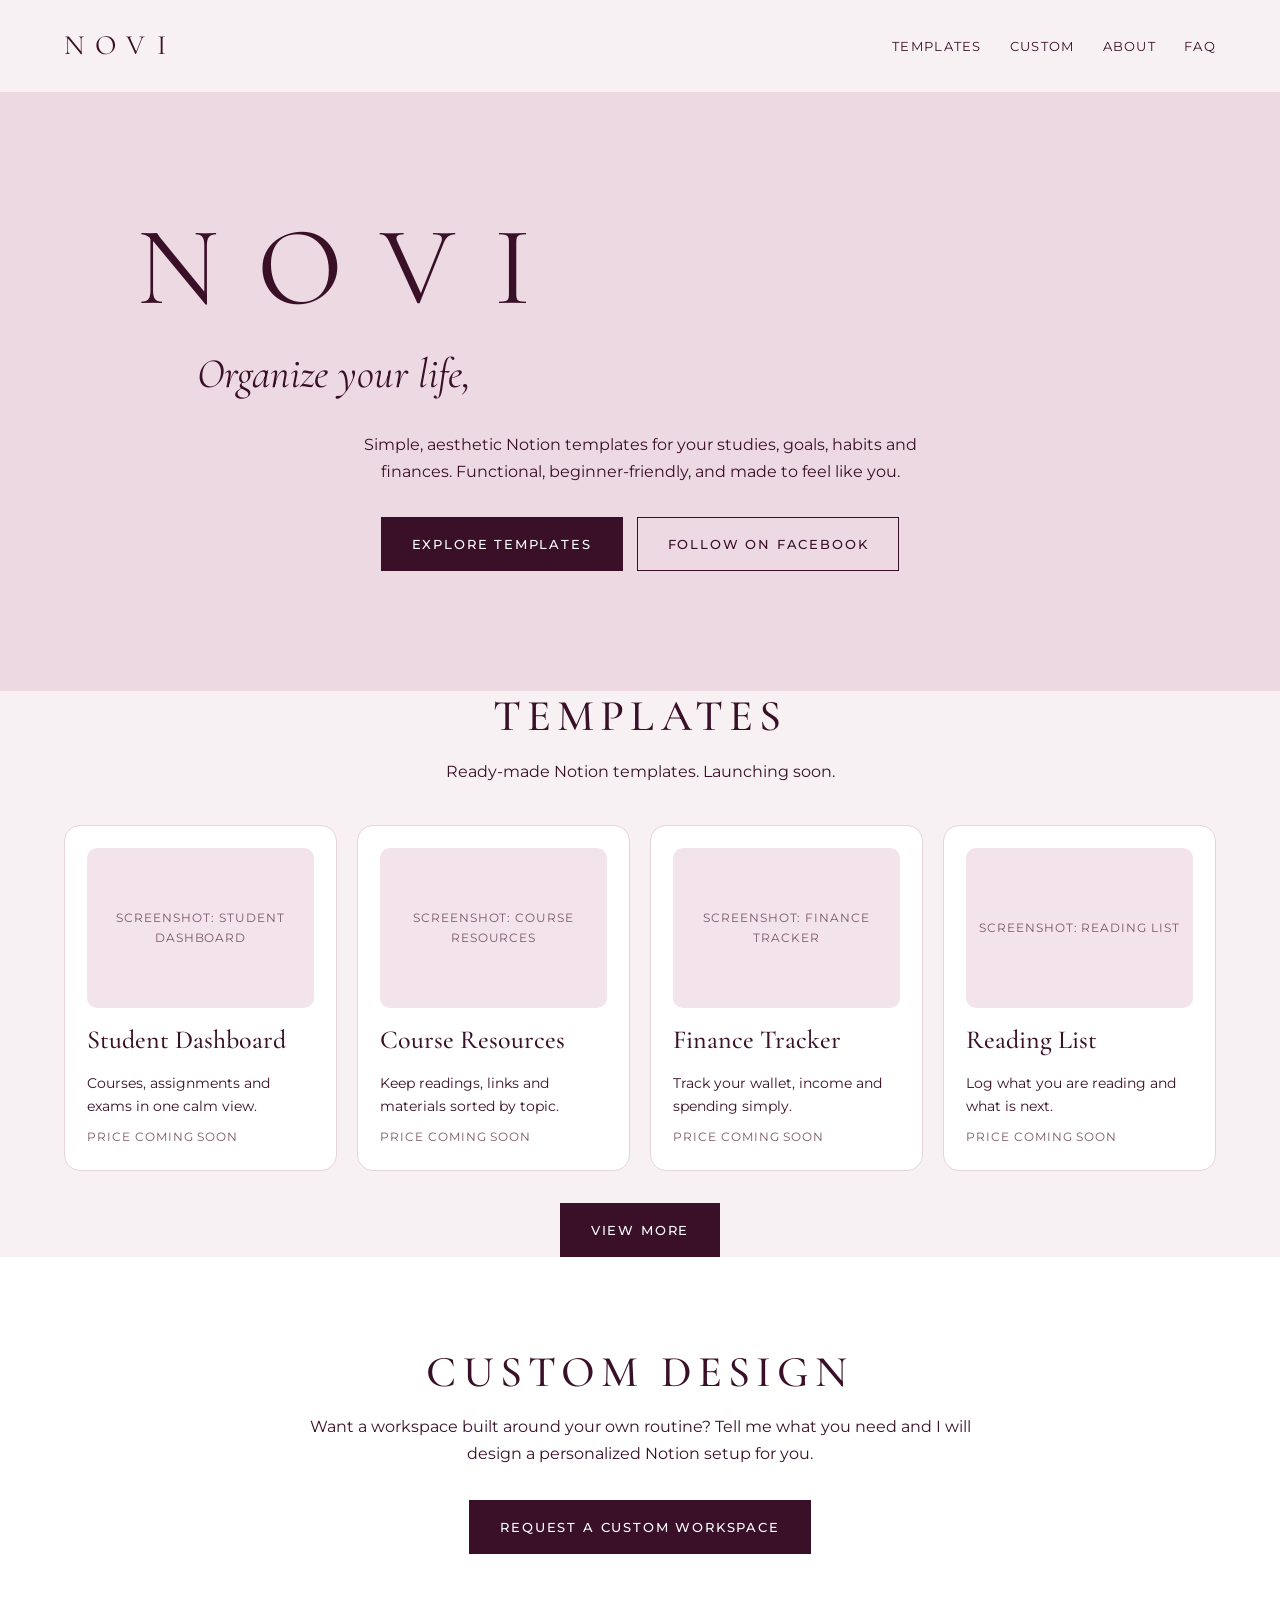
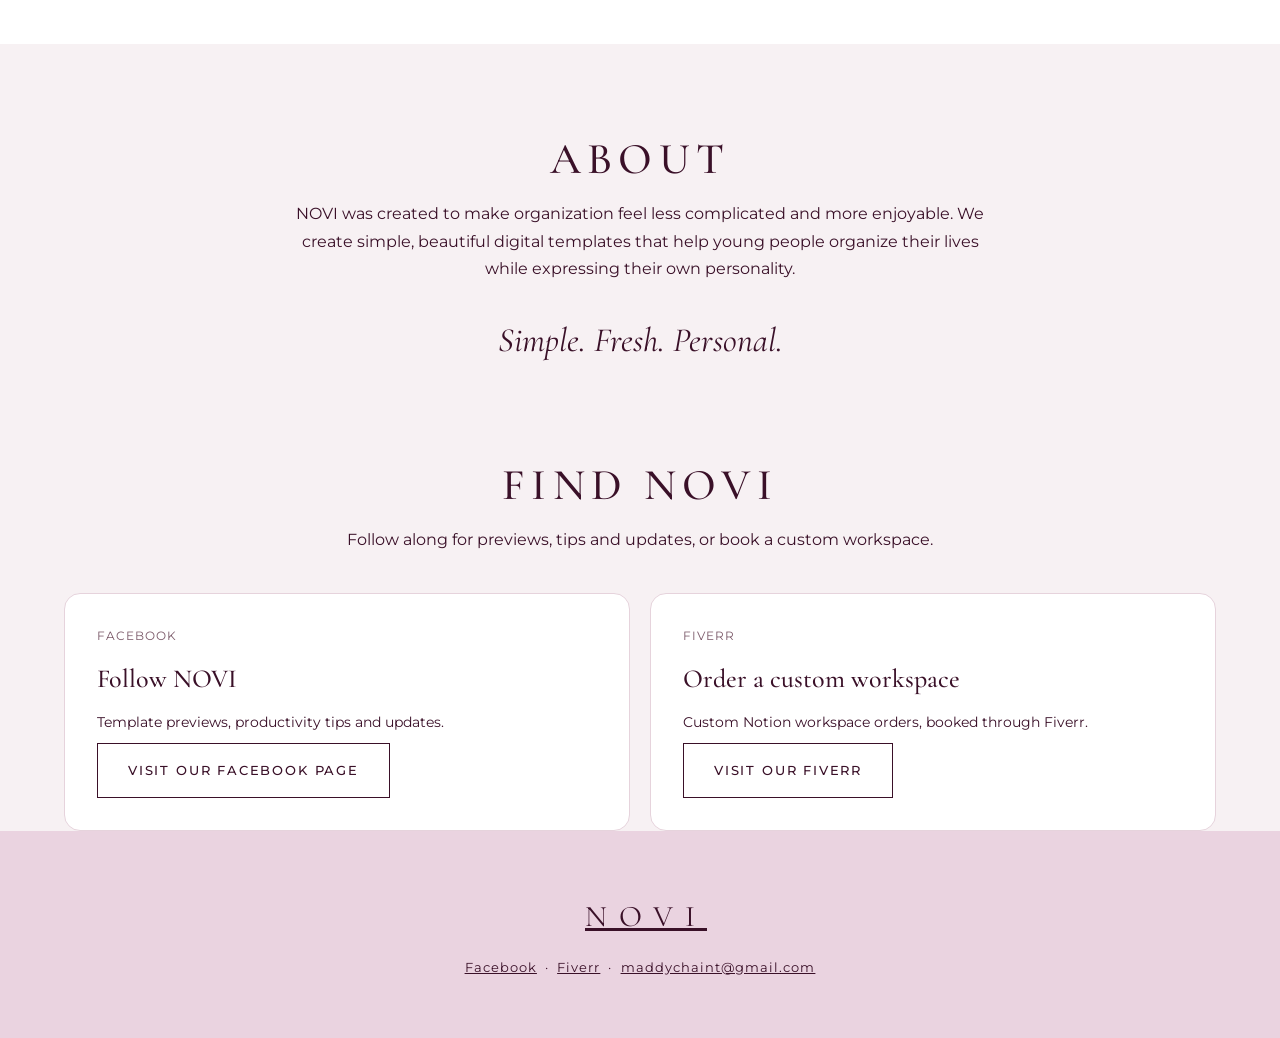
==== index.html @ 4ae0f012 "Add files via upload" ====
<!doctype html>
<html lang="en"><head><meta charset="utf-8"><meta name="viewport" content="width=device-width,initial-scale=1">
<title>NOVI | Organize your life</title><meta name="description" content="Simple, aesthetic Notion templates for students and young professionals.">
<link rel="icon" href="data:image/svg+xml,%3Csvg xmlns='http://www.w3.org/2000/svg' viewBox='0 0 100 100'%3E%3Ctext y='.9em' font-size='90'%3E%F0%9F%8C%B7%3C/text%3E%3C/svg%3E">
<link rel="preconnect" href="https://fonts.googleapis.com"><link rel="preconnect" href="https://fonts.gstatic.com" crossorigin>
<link href="https://fonts.googleapis.com/css2?family=Cormorant+Garamond:ital,wght@0,400;0,500;1,400&family=Montserrat:wght@400;500;600&display=swap" rel="stylesheet">
<link rel="stylesheet" href="style.css"></head><body>
<nav><div class="wrap"><a class="logo" href="index.html">NOVI</a><div class="links"><a href="templates.html">Templates</a><a href="custom.html">Custom</a><a href="about.html">About</a><a href="faq.html">FAQ</a></div></div></nav>

<header class="band hero"><p class="big">NOVI</p><p class="tag">Organize your life,</p><p>Simple, aesthetic Notion templates for your studies, goals, habits and finances. Functional, beginner-friendly, and made to feel like you.</p>
<div class="btns"><a class="btn" href="templates.html">Explore templates</a><a class="btn alt" href="https://www.facebook.com/profile.php?id=61594375498260" target="_blank" rel="noopener">Follow on Facebook</a></div></header>
<section class="wrap"><h2 style="text-align:center">Templates</h2><p class="sub">Ready-made Notion templates. Launching soon.</p><div class="grid g4"><div class="card"><div class="shot"><img src="images/student-dashboard.png" alt="Student Dashboard template preview" onerror="this.remove()">Screenshot: Student Dashboard</div><h3>Student Dashboard</h3><p>Courses, assignments and exams in one calm view.</p><div class="price">Price coming soon</div></div><div class="card"><div class="shot"><img src="images/course-resources.png" alt="Course Resources template preview" onerror="this.remove()">Screenshot: Course Resources</div><h3>Course Resources</h3><p>Keep readings, links and materials sorted by topic.</p><div class="price">Price coming soon</div></div><div class="card"><div class="shot"><img src="images/finance-tracker.png" alt="Finance Tracker template preview" onerror="this.remove()">Screenshot: Finance Tracker</div><h3>Finance Tracker</h3><p>Track your wallet, income and spending simply.</p><div class="price">Price coming soon</div></div><div class="card"><div class="shot"><img src="images/reading-list.png" alt="Reading List template preview" onerror="this.remove()">Screenshot: Reading List</div><h3>Reading List</h3><p>Log what you are reading and what is next.</p><div class="price">Price coming soon</div></div></div><div class="btns"><a class="btn" href="templates.html">View more</a></div></section>
<section class="white"><div class="wrap narrow"><h2>Custom Design</h2><p>Want a workspace built around your own routine? Tell me what you need and I will design a personalized Notion setup for you.</p><div class="btns"><a class="btn" href="mailto:maddychaint@gmail.com?subject=NOVI%20custom%20workspace">Request a custom workspace</a></div></div></section>
<section><div class="wrap narrow"><h2>About</h2><p>NOVI was created to make organization feel less complicated and more enjoyable. We create simple, beautiful digital templates that help young people organize their lives while expressing their own personality.</p><p class="quote">Simple. Fresh. Personal.</p></div></section>
<section class="wrap"><h2 style="text-align:center">Find NOVI</h2><p class="sub">Follow along for previews, tips and updates, or book a custom workspace.</p>
<div class="grid g2"><div class="card" style="padding:32px"><span class="price">Facebook</span><h3>Follow NOVI</h3><p>Template previews, productivity tips and updates.</p><div><a class="btn alt" href="https://www.facebook.com/profile.php?id=61594375498260" target="_blank" rel="noopener">Visit our Facebook page</a></div></div>
<div class="card" style="padding:32px"><span class="price">Fiverr</span><h3>Order a custom workspace</h3><p>Custom Notion workspace orders, booked through Fiverr.</p><div><a class="btn alt" href="https://www.fiverr.com/s/L332r8p" target="_blank" rel="noopener">Visit our Fiverr</a></div></div></div></section>
<footer><a class="logo" href="index.html">NOVI</a><p><a href="https://www.facebook.com/profile.php?id=61594375498260" target="_blank" rel="noopener">Facebook</a> &nbsp;·&nbsp; <a href="https://www.fiverr.com/s/L332r8p" target="_blank" rel="noopener">Fiverr</a> &nbsp;·&nbsp; <a href="mailto:maddychaint@gmail.com">maddychaint@gmail.com</a></p></footer>
</body></html>
---- style.css ----
:root{--plum:#3A1028;--mauve:#EAD3E0;--blush:#F7F1F3;--line:#E6D3DC;--mute:#7A5868;--soft:#F3E3EA}
*{box-sizing:border-box}
body{margin:0;font-family:Montserrat,system-ui,sans-serif;color:var(--plum);background:var(--blush);line-height:1.7;font-size:16px}
a{color:inherit;text-decoration:none}
a:focus-visible,summary:focus-visible{outline:2px solid var(--plum);outline-offset:3px}
.wrap{max-width:1200px;margin:0 auto;padding:0 24px}
.narrow{max-width:760px;margin:0 auto;text-align:center}
nav .wrap{display:flex;justify-content:space-between;align-items:center;flex-wrap:wrap;gap:12px;padding-top:22px;padding-bottom:22px}
.logo{font-family:'Cormorant Garamond',serif;font-size:28px;letter-spacing:.4em}
.links{display:flex;gap:28px;flex-wrap:wrap;font-size:13px;letter-spacing:.1em;text-transform:uppercase}
.links a:hover{opacity:.6}.links a[aria-current]{font-weight:600}
h1,h2{font-family:'Cormorant Garamond',serif;font-weight:500;letter-spacing:.14em;text-transform:uppercase;margin:0 0 16px;line-height:1.15}
h1{font-size:clamp(40px,6vw,56px)}h2{font-size:clamp(30px,4vw,44px)}
h3{font-family:'Cormorant Garamond',serif;font-weight:500;font-size:26px;margin:0}
.band{background:#EDD9E2;text-align:center;padding:90px 24px}
.band p{max-width:620px;margin:0 auto}
.hero{padding:120px 24px}
.hero .big{font-family:'Cormorant Garamond',serif;font-size:clamp(64px,13vw,112px);letter-spacing:.35em;padding-left:.35em;line-height:1;margin:0}
.hero .tag{font-family:'Cormorant Garamond',serif;font-style:italic;font-size:clamp(28px,4vw,42px);margin:14px 0 22px}
section{padding:90px 0}.white{background:#fff}
.btns{display:flex;gap:14px;justify-content:center;flex-wrap:wrap;margin-top:32px}
.btn{display:inline-block;padding:15px 30px;font-size:13px;letter-spacing:.14em;text-transform:uppercase;font-weight:500;background:var(--plum);color:#fff;border:1px solid var(--plum)}
.btn.alt{background:transparent;color:var(--plum)}.btn:hover{opacity:.85}
.sub{text-align:center;margin:0 0 40px}
.grid{display:grid;gap:20px}.g4{grid-template-columns:repeat(4,1fr)}.g2{grid-template-columns:repeat(2,1fr)}.g3{grid-template-columns:repeat(3,1fr)}
.card{background:#fff;border:1px solid var(--line);border-radius:16px;padding:22px;display:flex;flex-direction:column;gap:10px}
.card p{margin:0;font-size:14px;line-height:1.6}
.shot{position:relative;height:160px;border-radius:10px;background:var(--soft);display:flex;align-items:center;justify-content:center;text-align:center;padding:10px;font-size:12px;letter-spacing:.08em;text-transform:uppercase;color:var(--mute);overflow:hidden}
.g2 .shot{height:280px}
.shot img{position:absolute;inset:0;width:100%;height:100%;object-fit:cover}
.price{font-size:12px;letter-spacing:.08em;text-transform:uppercase;color:var(--mute)}
.step{background:var(--blush);border-radius:16px;padding:28px}
.step b{display:block;font-size:18px;margin:6px 0}
.step span{font-family:'Cormorant Garamond',serif;font-size:44px;color:var(--mute);line-height:1}
.tiles{display:grid;grid-template-columns:1fr 1fr;gap:24px;margin:34px 0}
.tile{background:var(--blush);border-radius:16px;padding:34px 20px}
.tile b{display:block;font-family:'Cormorant Garamond',serif;font-weight:400;font-size:56px;letter-spacing:.2em;padding-left:.2em;line-height:1.2}
.tile span{font-size:13px;letter-spacing:.1em;text-transform:uppercase;font-weight:500}
.quote{font-family:'Cormorant Garamond',serif;font-style:italic;font-size:34px;margin:30px 0 0}
details{border-bottom:1px solid var(--line);padding:22px 0;text-align:left}
summary{cursor:pointer;font-weight:600;font-size:17px;list-style:none;display:flex;justify-content:space-between;gap:16px}
summary::-webkit-details-marker{display:none}summary::after{content:"+";font-size:22px;line-height:1}
details[open] summary::after{content:"\2013"}
details p{margin:12px 0 0;font-size:15px;line-height:1.7}
footer{background:#EAD3E0;text-align:center;padding:60px 24px}
footer .logo{display:block;font-size:30px;margin-bottom:14px;padding-left:.4em}
footer p{margin:0;font-size:13px;letter-spacing:.08em}footer a{text-decoration:underline}
@media(max-width:900px){.g4{grid-template-columns:repeat(2,1fr)}.g3{grid-template-columns:1fr}}
@media(max-width:600px){.g4,.g2,.tiles{grid-template-columns:1fr}.links{gap:18px}section{padding:64px 0}.hero{padding:80px 24px}}
@media(prefers-reduced-motion:no-preference){.btn{transition:opacity .2s}}
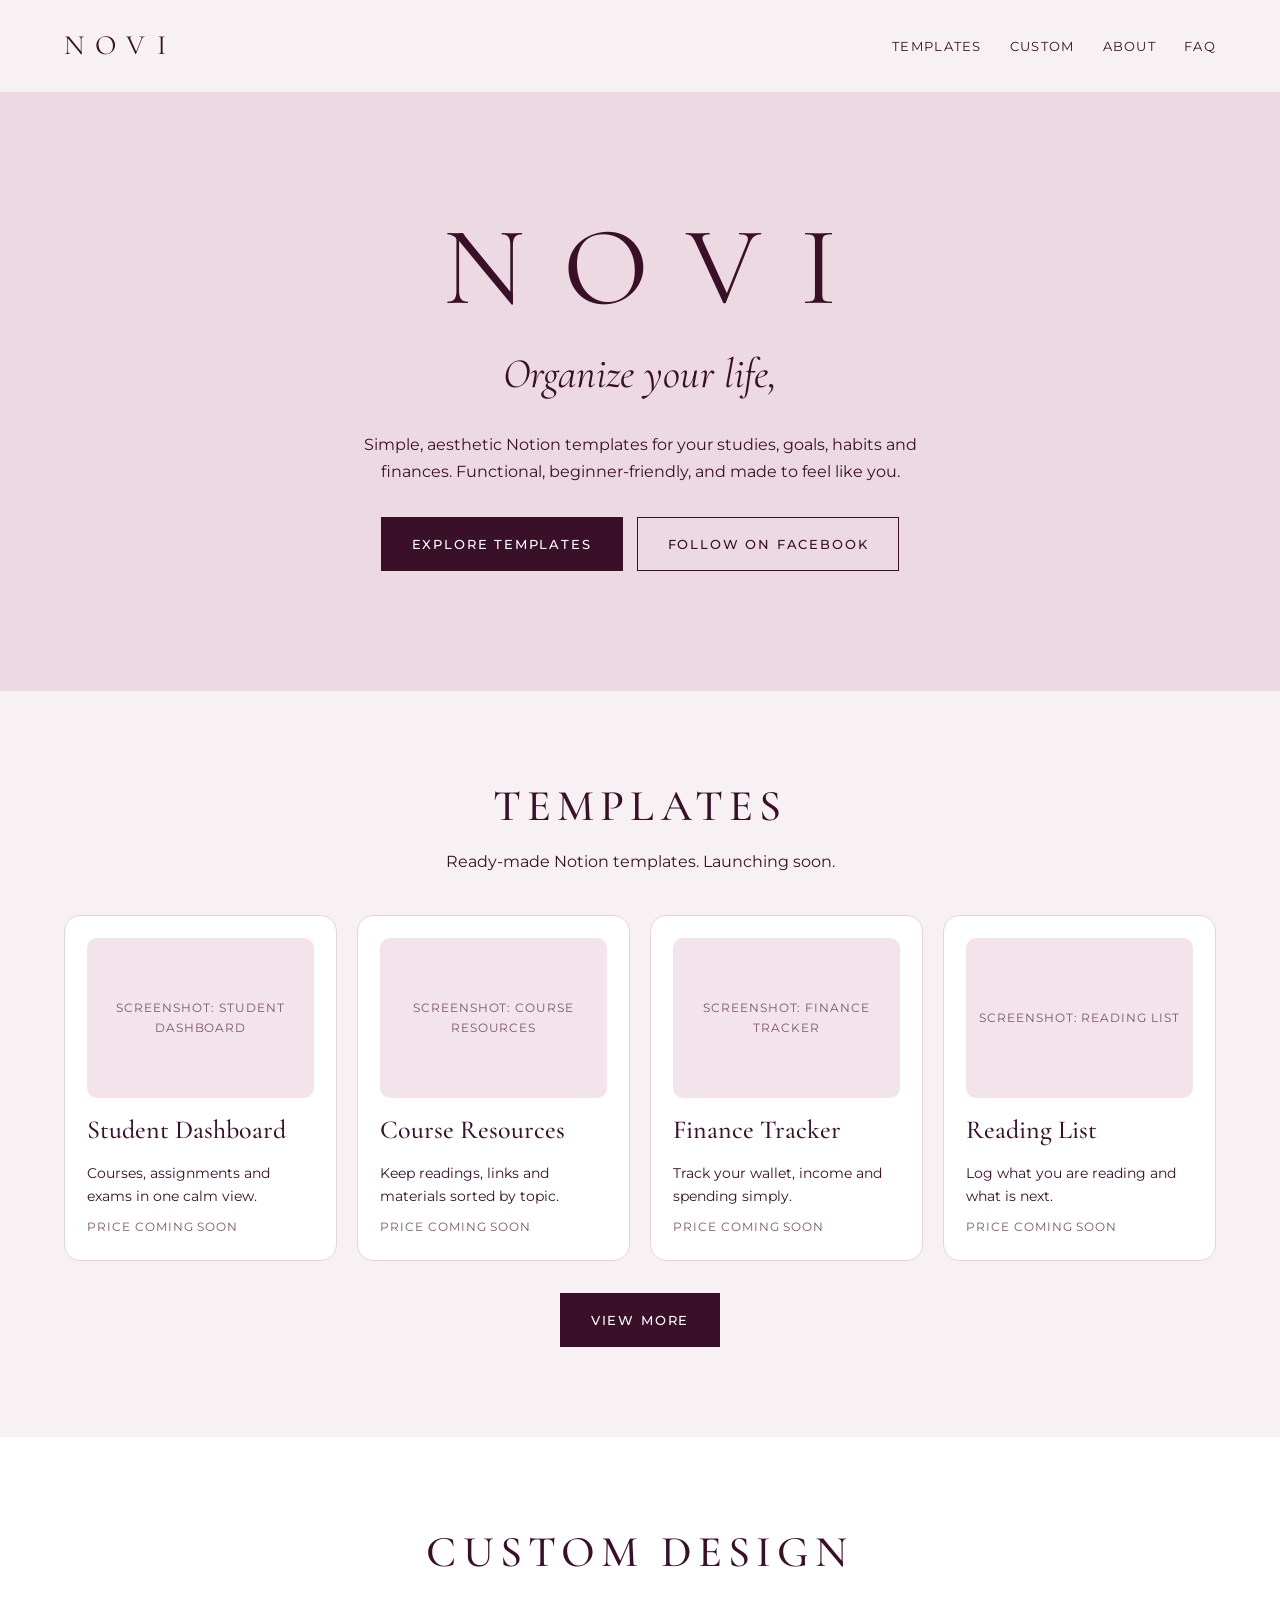
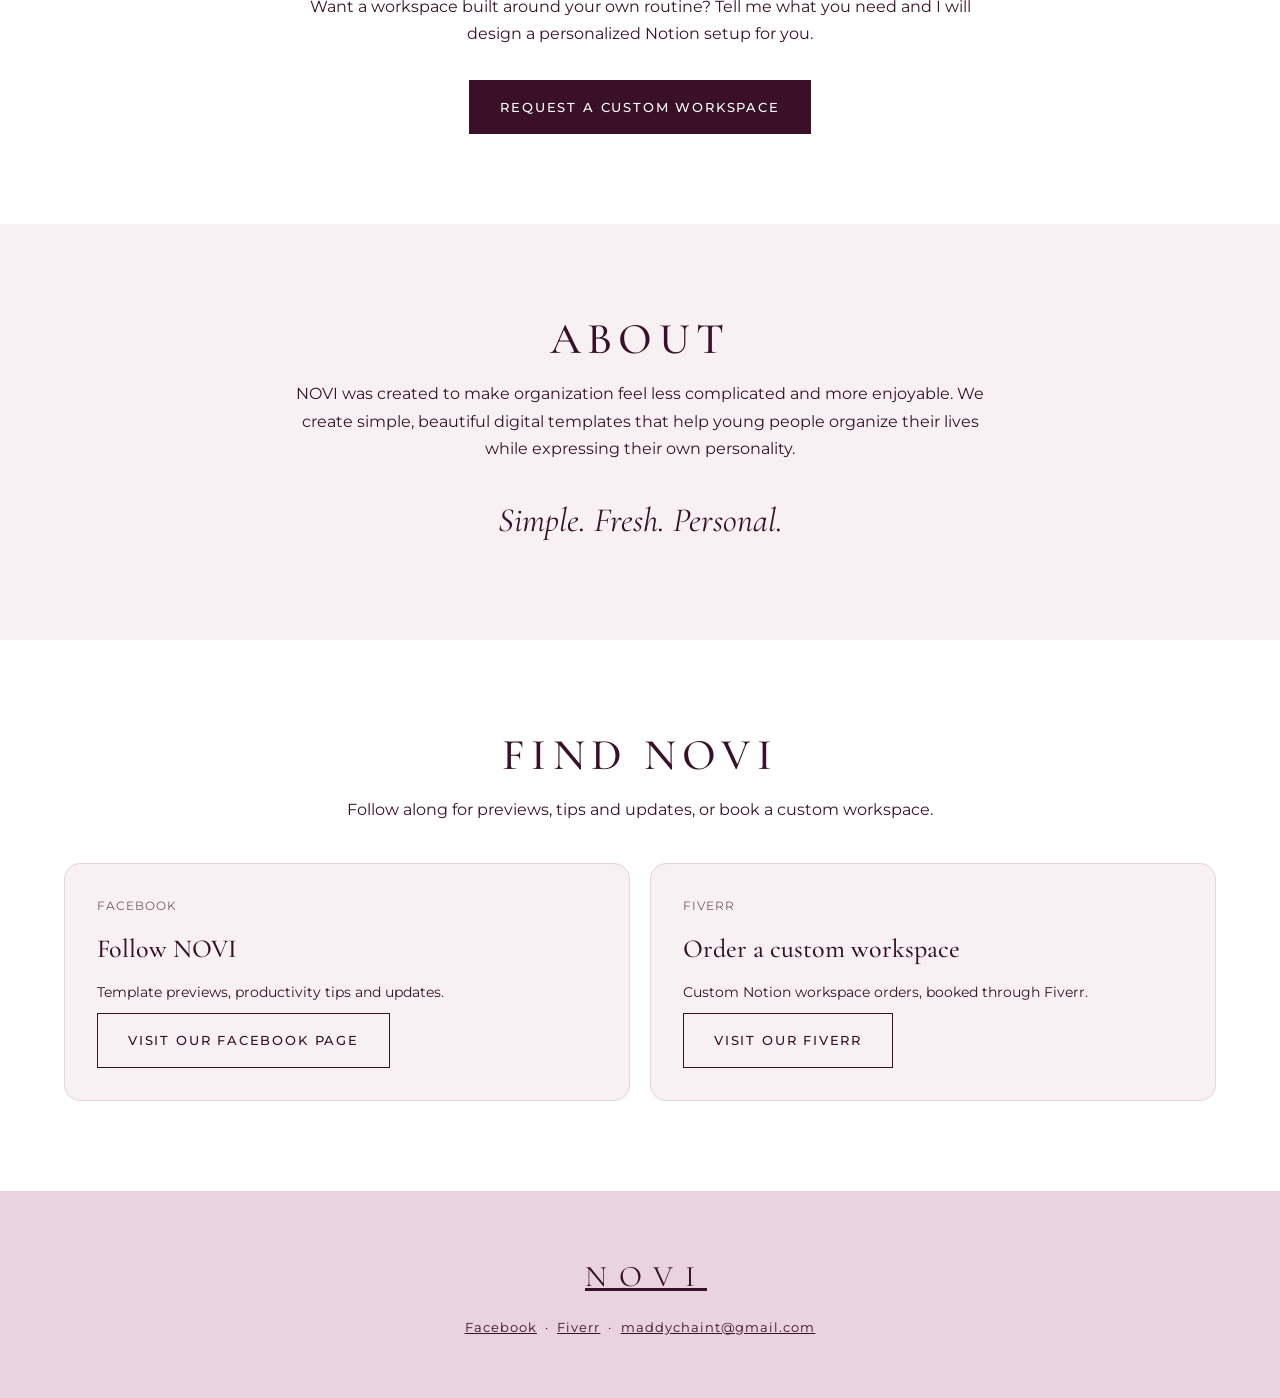
==== commit 6741f70a: "Add files via upload" ====
--- a/index.html
+++ b/index.html
@@ -4,7 +4,8 @@
 <link rel="icon" href="data:image/svg+xml,%3Csvg xmlns='http://www.w3.org/2000/svg' viewBox='0 0 100 100'%3E%3Ctext y='.9em' font-size='90'%3E%F0%9F%8C%B7%3C/text%3E%3C/svg%3E">
 <link rel="preconnect" href="https://fonts.googleapis.com"><link rel="preconnect" href="https://fonts.gstatic.com" crossorigin>
 <link href="https://fonts.googleapis.com/css2?family=Cormorant+Garamond:ital,wght@0,400;0,500;1,400&family=Montserrat:wght@400;500;600&display=swap" rel="stylesheet">
-<link rel="stylesheet" href="style.css"></head><body>
+<link rel="stylesheet" href="style.css"><style>.find .card{background:var(--blush)}</style>
+</head><body>
 <nav><div class="wrap"><a class="logo" href="index.html">NOVI</a><div class="links"><a href="templates.html">Templates</a><a href="custom.html">Custom</a><a href="about.html">About</a><a href="faq.html">FAQ</a></div></div></nav>
 
 <header class="band hero"><p class="big">NOVI</p><p class="tag">Organize your life,</p><p>Simple, aesthetic Notion templates for your studies, goals, habits and finances. Functional, beginner-friendly, and made to feel like you.</p>
@@ -12,8 +13,8 @@
 <section class="wrap"><h2 style="text-align:center">Templates</h2><p class="sub">Ready-made Notion templates. Launching soon.</p><div class="grid g4"><div class="card"><div class="shot"><img src="images/student-dashboard.png" alt="Student Dashboard template preview" onerror="this.remove()">Screenshot: Student Dashboard</div><h3>Student Dashboard</h3><p>Courses, assignments and exams in one calm view.</p><div class="price">Price coming soon</div></div><div class="card"><div class="shot"><img src="images/course-resources.png" alt="Course Resources template preview" onerror="this.remove()">Screenshot: Course Resources</div><h3>Course Resources</h3><p>Keep readings, links and materials sorted by topic.</p><div class="price">Price coming soon</div></div><div class="card"><div class="shot"><img src="images/finance-tracker.png" alt="Finance Tracker template preview" onerror="this.remove()">Screenshot: Finance Tracker</div><h3>Finance Tracker</h3><p>Track your wallet, income and spending simply.</p><div class="price">Price coming soon</div></div><div class="card"><div class="shot"><img src="images/reading-list.png" alt="Reading List template preview" onerror="this.remove()">Screenshot: Reading List</div><h3>Reading List</h3><p>Log what you are reading and what is next.</p><div class="price">Price coming soon</div></div></div><div class="btns"><a class="btn" href="templates.html">View more</a></div></section>
 <section class="white"><div class="wrap narrow"><h2>Custom Design</h2><p>Want a workspace built around your own routine? Tell me what you need and I will design a personalized Notion setup for you.</p><div class="btns"><a class="btn" href="mailto:maddychaint@gmail.com?subject=NOVI%20custom%20workspace">Request a custom workspace</a></div></div></section>
 <section><div class="wrap narrow"><h2>About</h2><p>NOVI was created to make organization feel less complicated and more enjoyable. We create simple, beautiful digital templates that help young people organize their lives while expressing their own personality.</p><p class="quote">Simple. Fresh. Personal.</p></div></section>
-<section class="wrap"><h2 style="text-align:center">Find NOVI</h2><p class="sub">Follow along for previews, tips and updates, or book a custom workspace.</p>
+<section class="white find"><div class="wrap"><h2 style="text-align:center">Find NOVI</h2><p class="sub">Follow along for previews, tips and updates, or book a custom workspace.</p>
 <div class="grid g2"><div class="card" style="padding:32px"><span class="price">Facebook</span><h3>Follow NOVI</h3><p>Template previews, productivity tips and updates.</p><div><a class="btn alt" href="https://www.facebook.com/profile.php?id=61594375498260" target="_blank" rel="noopener">Visit our Facebook page</a></div></div>
-<div class="card" style="padding:32px"><span class="price">Fiverr</span><h3>Order a custom workspace</h3><p>Custom Notion workspace orders, booked through Fiverr.</p><div><a class="btn alt" href="https://www.fiverr.com/s/L332r8p" target="_blank" rel="noopener">Visit our Fiverr</a></div></div></div></section>
+<div class="card" style="padding:32px"><span class="price">Fiverr</span><h3>Order a custom workspace</h3><p>Custom Notion workspace orders, booked through Fiverr.</p><div><a class="btn alt" href="https://www.fiverr.com/s/L332r8p" target="_blank" rel="noopener">Visit our Fiverr</a></div></div></div></div></section>
 <footer><a class="logo" href="index.html">NOVI</a><p><a href="https://www.facebook.com/profile.php?id=61594375498260" target="_blank" rel="noopener">Facebook</a> &nbsp;·&nbsp; <a href="https://www.fiverr.com/s/L332r8p" target="_blank" rel="noopener">Fiverr</a> &nbsp;·&nbsp; <a href="mailto:maddychaint@gmail.com">maddychaint@gmail.com</a></p></footer>
 </body></html>
--- a/style.css
+++ b/style.css
@@ -48,3 +48,6 @@
 @media(max-width:900px){.g4{grid-template-columns:repeat(2,1fr)}.g3{grid-template-columns:1fr}}
 @media(max-width:600px){.g4,.g2,.tiles{grid-template-columns:1fr}.links{gap:18px}section{padding:64px 0}.hero{padding:80px 24px}}
 @media(prefers-reduced-motion:no-preference){.btn{transition:opacity .2s}}
+
+.hero .big,.hero .tag{max-width:none;margin-left:auto;margin-right:auto}
+section.wrap{padding-top:90px;padding-bottom:90px}
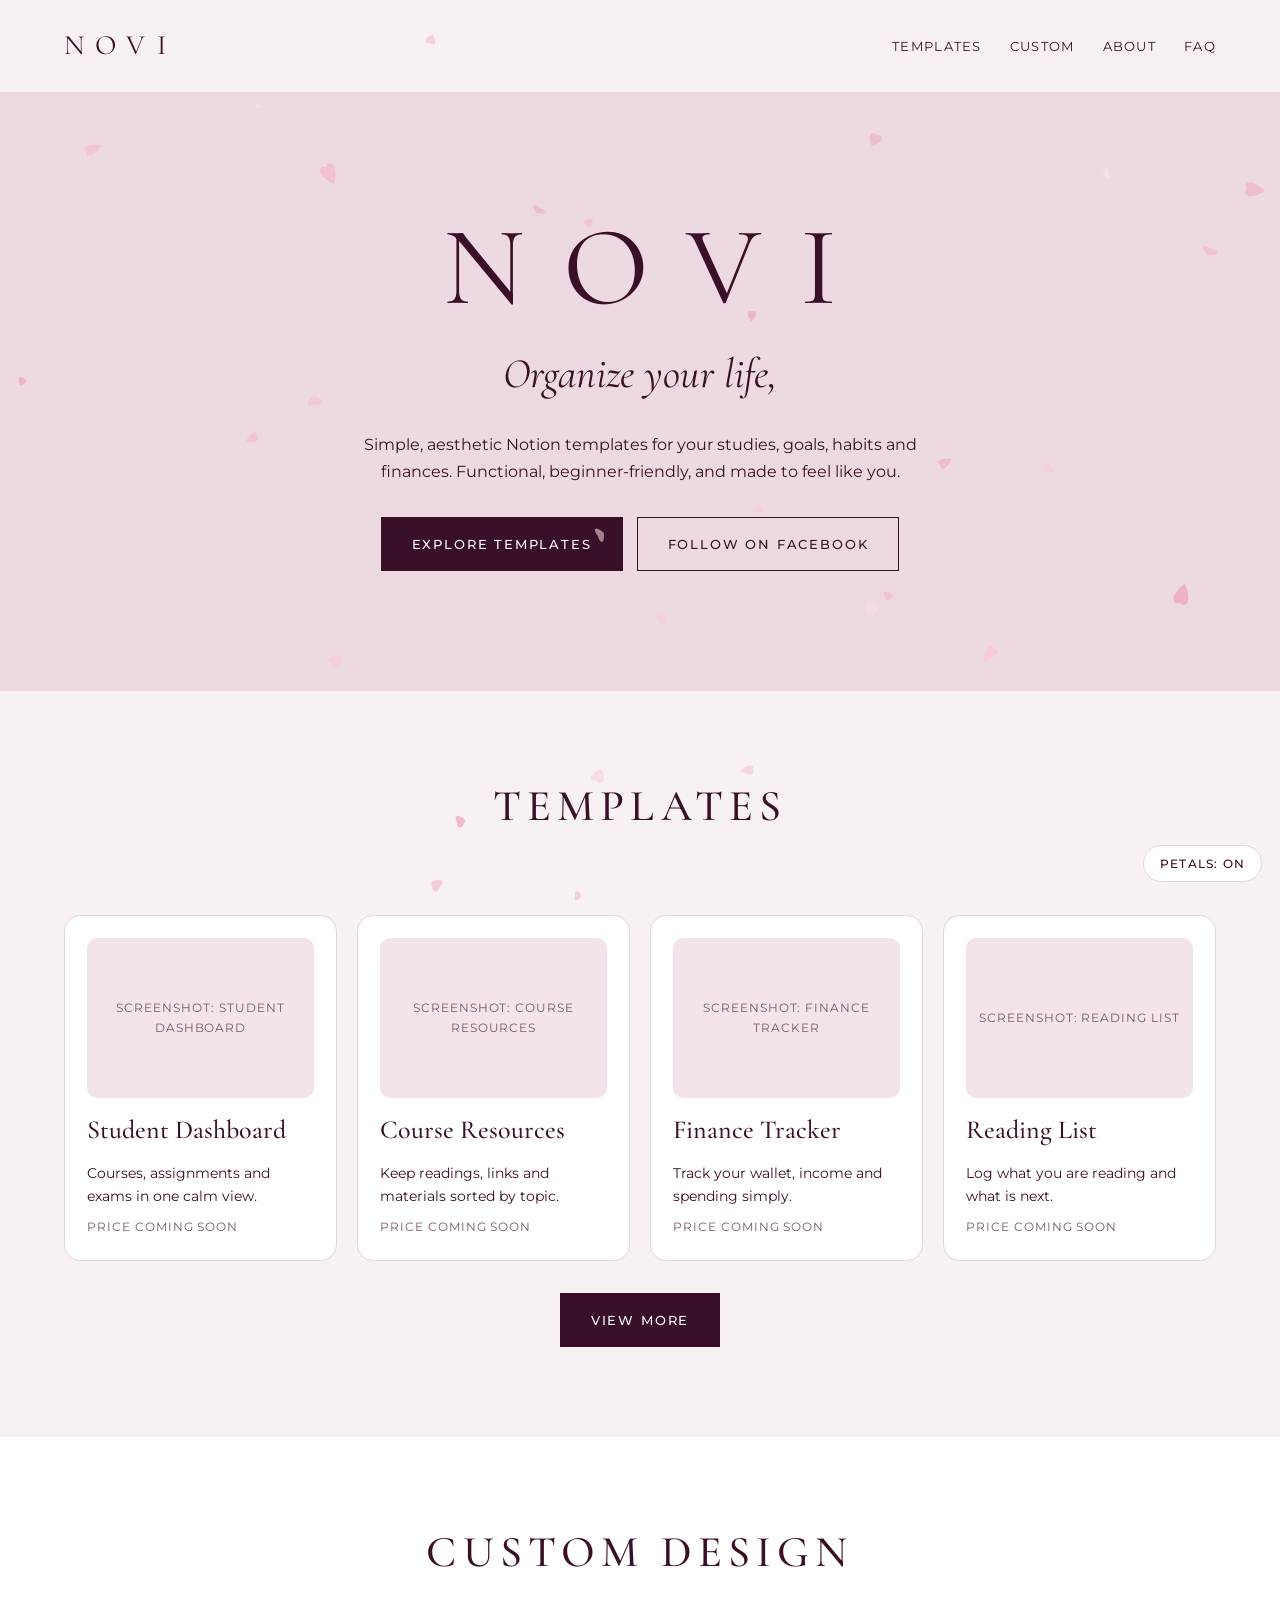
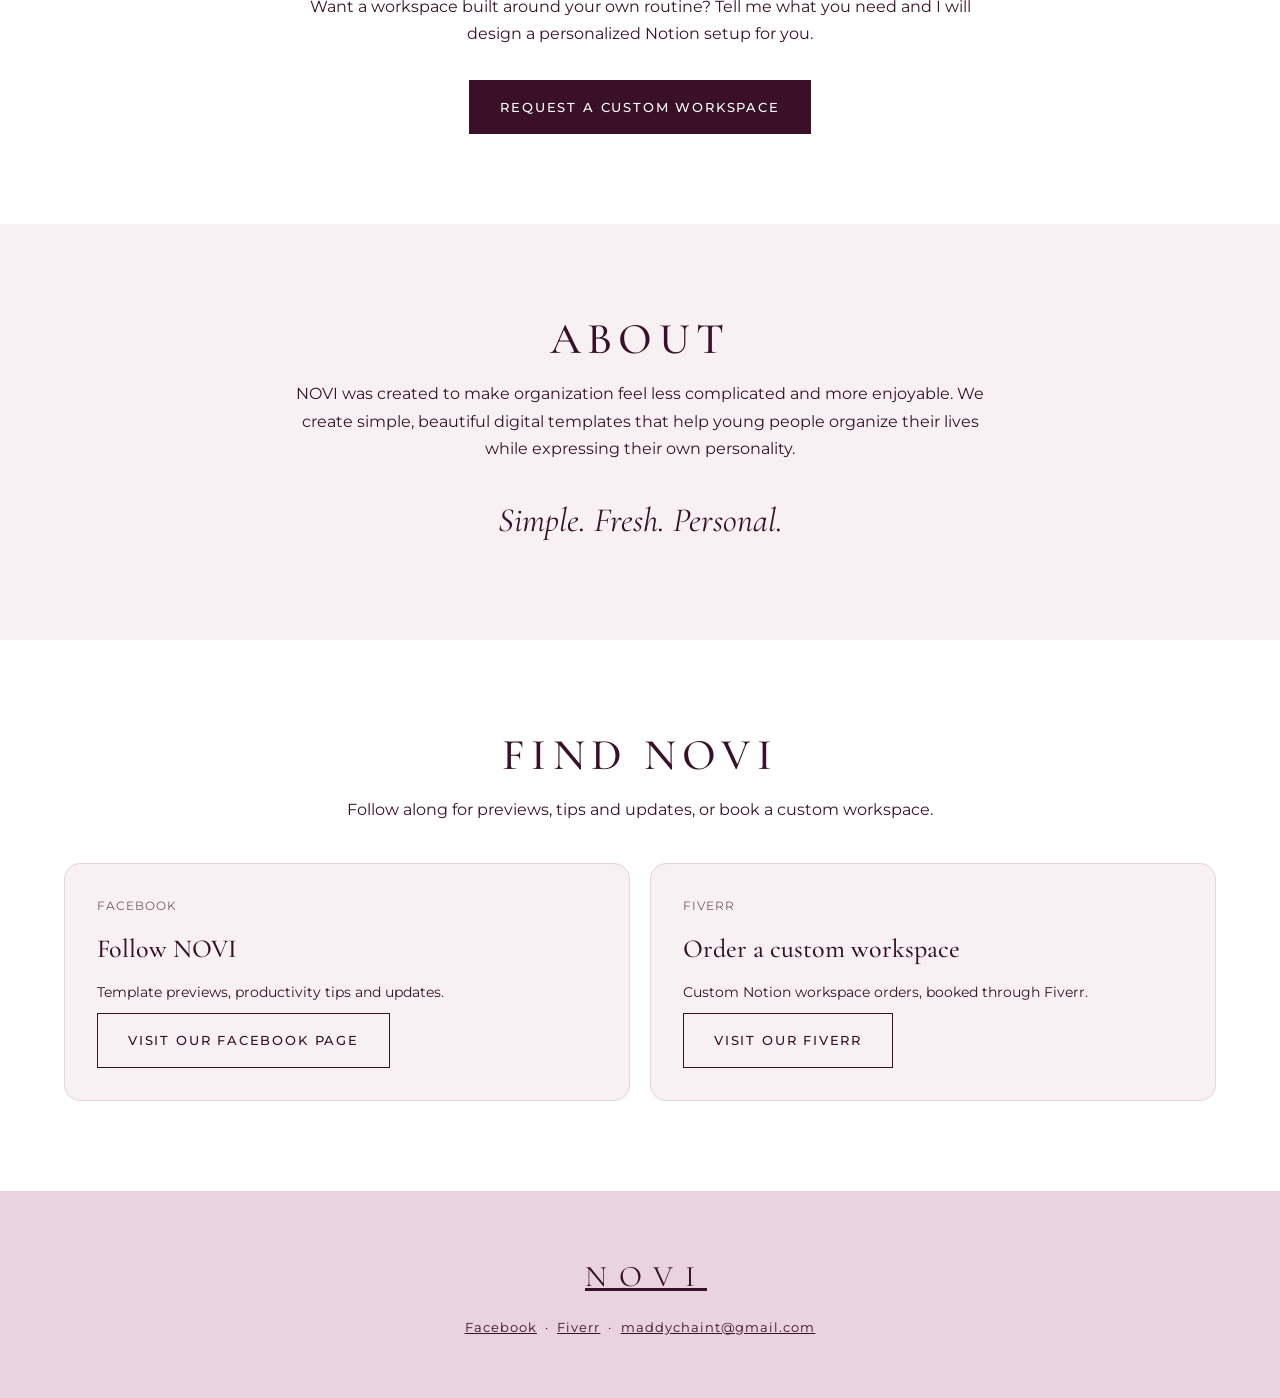
==== commit ae226a0e: "Rename index (1).html to index.html" ====
--- a/index.html
+++ b/index.html
@@ -4,7 +4,21 @@
 <link rel="icon" href="data:image/svg+xml,%3Csvg xmlns='http://www.w3.org/2000/svg' viewBox='0 0 100 100'%3E%3Ctext y='.9em' font-size='90'%3E%F0%9F%8C%B7%3C/text%3E%3C/svg%3E">
 <link rel="preconnect" href="https://fonts.googleapis.com"><link rel="preconnect" href="https://fonts.gstatic.com" crossorigin>
 <link href="https://fonts.googleapis.com/css2?family=Cormorant+Garamond:ital,wght@0,400;0,500;1,400&family=Montserrat:wght@400;500;600&display=swap" rel="stylesheet">
-<link rel="stylesheet" href="style.css"><style>.find .card{background:var(--blush)}</style>
+<link rel="stylesheet" href="style.css"><style>.find .card{background:var(--blush)}
+#petals{position:fixed;inset:0;width:100%;height:100%;pointer-events:none;z-index:50}
+.pt-toggle{position:fixed;right:18px;bottom:18px;z-index:60;font:500 12px Montserrat,sans-serif;letter-spacing:.1em;text-transform:uppercase;background:#fff;color:var(--plum);border:1px solid var(--line);border-radius:999px;padding:10px 16px;cursor:pointer}
+.pt-toggle:hover{background:var(--blush)}
+.pt-toggle:focus-visible{outline:2px solid var(--plum);outline-offset:2px}
+.reveal{opacity:0;transform:translateY(24px);transition:opacity .8s ease,transform .8s ease}
+.reveal.in{opacity:1;transform:none}
+.reveal.in.done{transition:transform .3s ease,box-shadow .3s ease,opacity .3s ease}
+.card{transition:transform .3s ease,box-shadow .3s ease}
+.card:hover,.card.reveal.in:hover{transform:translateY(-6px);box-shadow:0 14px 30px rgba(58,16,40,.10)}
+.btn{transition:transform .2s ease,opacity .2s ease}
+.btn:hover{transform:translateY(-2px);opacity:1}
+.card .shot img{transition:transform .5s ease}.card:hover .shot img{transform:scale(1.04)}
+@media(prefers-reduced-motion:reduce){#petals,.pt-toggle{display:none}}
+</style>
 </head><body>
 <nav><div class="wrap"><a class="logo" href="index.html">NOVI</a><div class="links"><a href="templates.html">Templates</a><a href="custom.html">Custom</a><a href="about.html">About</a><a href="faq.html">FAQ</a></div></div></nav>
 
@@ -17,4 +31,48 @@
 <div class="grid g2"><div class="card" style="padding:32px"><span class="price">Facebook</span><h3>Follow NOVI</h3><p>Template previews, productivity tips and updates.</p><div><a class="btn alt" href="https://www.facebook.com/profile.php?id=61594375498260" target="_blank" rel="noopener">Visit our Facebook page</a></div></div>
 <div class="card" style="padding:32px"><span class="price">Fiverr</span><h3>Order a custom workspace</h3><p>Custom Notion workspace orders, booked through Fiverr.</p><div><a class="btn alt" href="https://www.fiverr.com/s/L332r8p" target="_blank" rel="noopener">Visit our Fiverr</a></div></div></div></div></section>
 <footer><a class="logo" href="index.html">NOVI</a><p><a href="https://www.facebook.com/profile.php?id=61594375498260" target="_blank" rel="noopener">Facebook</a> &nbsp;·&nbsp; <a href="https://www.fiverr.com/s/L332r8p" target="_blank" rel="noopener">Fiverr</a> &nbsp;·&nbsp; <a href="mailto:maddychaint@gmail.com">maddychaint@gmail.com</a></p></footer>
-</body></html>+<script>
+(function(){
+if(window.matchMedia('(prefers-reduced-motion: reduce)').matches)return;
+/* scroll reveal */
+if('IntersectionObserver' in window){
+var els=document.querySelectorAll('.hero .big,.hero .tag,.hero .tag+p,.btns,section h2,section .sub,.grid>.card,section .narrow>p');
+var io=new IntersectionObserver(function(en){en.forEach(function(e){if(e.isIntersecting){e.target.classList.add('in');io.unobserve(e.target);}});},{threshold:.15,rootMargin:'0px 0px -8% 0px'});
+els.forEach(function(el,i){el.classList.add('reveal');
+if(el.parentElement.classList.contains('grid')){el.style.transitionDelay=(Array.prototype.indexOf.call(el.parentElement.children,el)%4)*90+'ms';}
+else if(el.closest('.hero')){el.style.transitionDelay=(i%4)*120+'ms';}
+el.addEventListener('transitionend',function(){el.style.transitionDelay='';el.classList.add('done');},{once:true});
+io.observe(el);});
+}
+/* sakura petals */
+var cv=document.createElement('canvas');cv.id='petals';cv.setAttribute('aria-hidden','true');document.body.appendChild(cv);
+var ctx=cv.getContext('2d'),W,H,dpr=Math.min(window.devicePixelRatio||1,2);
+function size(){W=innerWidth;H=innerHeight;cv.width=W*dpr;cv.height=H*dpr;ctx.setTransform(dpr,0,0,dpr,0,0);}
+size();addEventListener('resize',size);
+var cols=['#F4B6C8','#F8CAD6','#EFA9BF','#FBDDE5','#F2C2D0'],ps=[],mx=-999,my=-999,boost=0,lastY=scrollY,on=true;
+function mk(x,y,burst){var s=7+Math.random()*8,vy=.5+Math.random()*.8;
+return{x:x===undefined?Math.random()*W:x,y:y===undefined?Math.random()*H:y,s:s,c:cols[Math.random()*cols.length|0],a:.55+Math.random()*.35,rot:Math.random()*6.28,vr:(Math.random()-.5)*.03,vy:vy,base:vy,vx:(Math.random()-.5)*.4,t:Math.random()*10,tf:.6+Math.random()*1.2,burst:!!burst};}
+for(var i=0;i<(innerWidth<700?16:30);i++)ps.push(mk());
+function draw(p){var s=p.s;ctx.save();ctx.translate(p.x,p.y);ctx.rotate(p.rot);ctx.scale(1,Math.max(.3,Math.abs(Math.cos(p.t*p.tf))));
+ctx.globalAlpha=p.a;ctx.fillStyle=p.c;ctx.beginPath();ctx.moveTo(0,-s*.6);
+ctx.bezierCurveTo(s*.5,-s*1.1,s*.9,-s*.2,0,s);ctx.bezierCurveTo(-s*.9,-s*.2,-s*.5,-s*1.1,0,-s*.6);ctx.fill();ctx.restore();}
+function step(){if(!on)return;ctx.clearRect(0,0,W,H);boost*=.92;
+for(var i=ps.length-1;i>=0;i--){var p=ps[i];p.t+=.02;
+var dx=p.x-mx,dy=p.y-my,d=Math.sqrt(dx*dx+dy*dy);
+if(d<130&&d>0){var f=(130-d)/130;p.vx+=dx/d*f*.9;p.vy+=dy/d*f*.5;}
+p.vx*=.985;p.vy+=(p.base-p.vy)*.03;
+p.x+=p.vx+Math.sin(p.t*p.tf)*.5;p.y+=p.vy+boost*.06;p.rot+=p.vr;draw(p);
+if(p.y>H+20||p.y<-80||p.x<-40||p.x>W+40){if(p.burst){ps.splice(i,1);}else{p.y=-20;p.x=Math.random()*W;p.vx=(Math.random()-.5)*.4;p.vy=p.base;}}}
+requestAnimationFrame(step);}
+step();
+addEventListener('pointermove',function(e){mx=e.clientX;my=e.clientY;});
+document.addEventListener('pointerleave',function(){mx=my=-999;});
+addEventListener('scroll',function(){boost=Math.min(boost+Math.abs(scrollY-lastY),60);lastY=scrollY;},{passive:true});
+addEventListener('pointerdown',function(e){if(!on||ps.length>140||e.target.closest('a,button,summary,input,textarea'))return;
+for(var k=0;k<10;k++){var p=mk(e.clientX,e.clientY,true),a=Math.random()*6.28,sp=2+Math.random()*3;p.vx=Math.cos(a)*sp;p.vy=Math.sin(a)*sp-1.5;p.base=.8+Math.random()*.6;ps.push(p);}});
+var tg=document.createElement('button');tg.className='pt-toggle';tg.type='button';tg.setAttribute('aria-pressed','true');tg.textContent='Petals: on';
+tg.addEventListener('click',function(){on=!on;tg.setAttribute('aria-pressed',on);tg.textContent='Petals: '+(on?'on':'off');if(on){step();}else{ctx.clearRect(0,0,W,H);}});
+document.body.appendChild(tg);
+})();
+</script>
+</body></html>
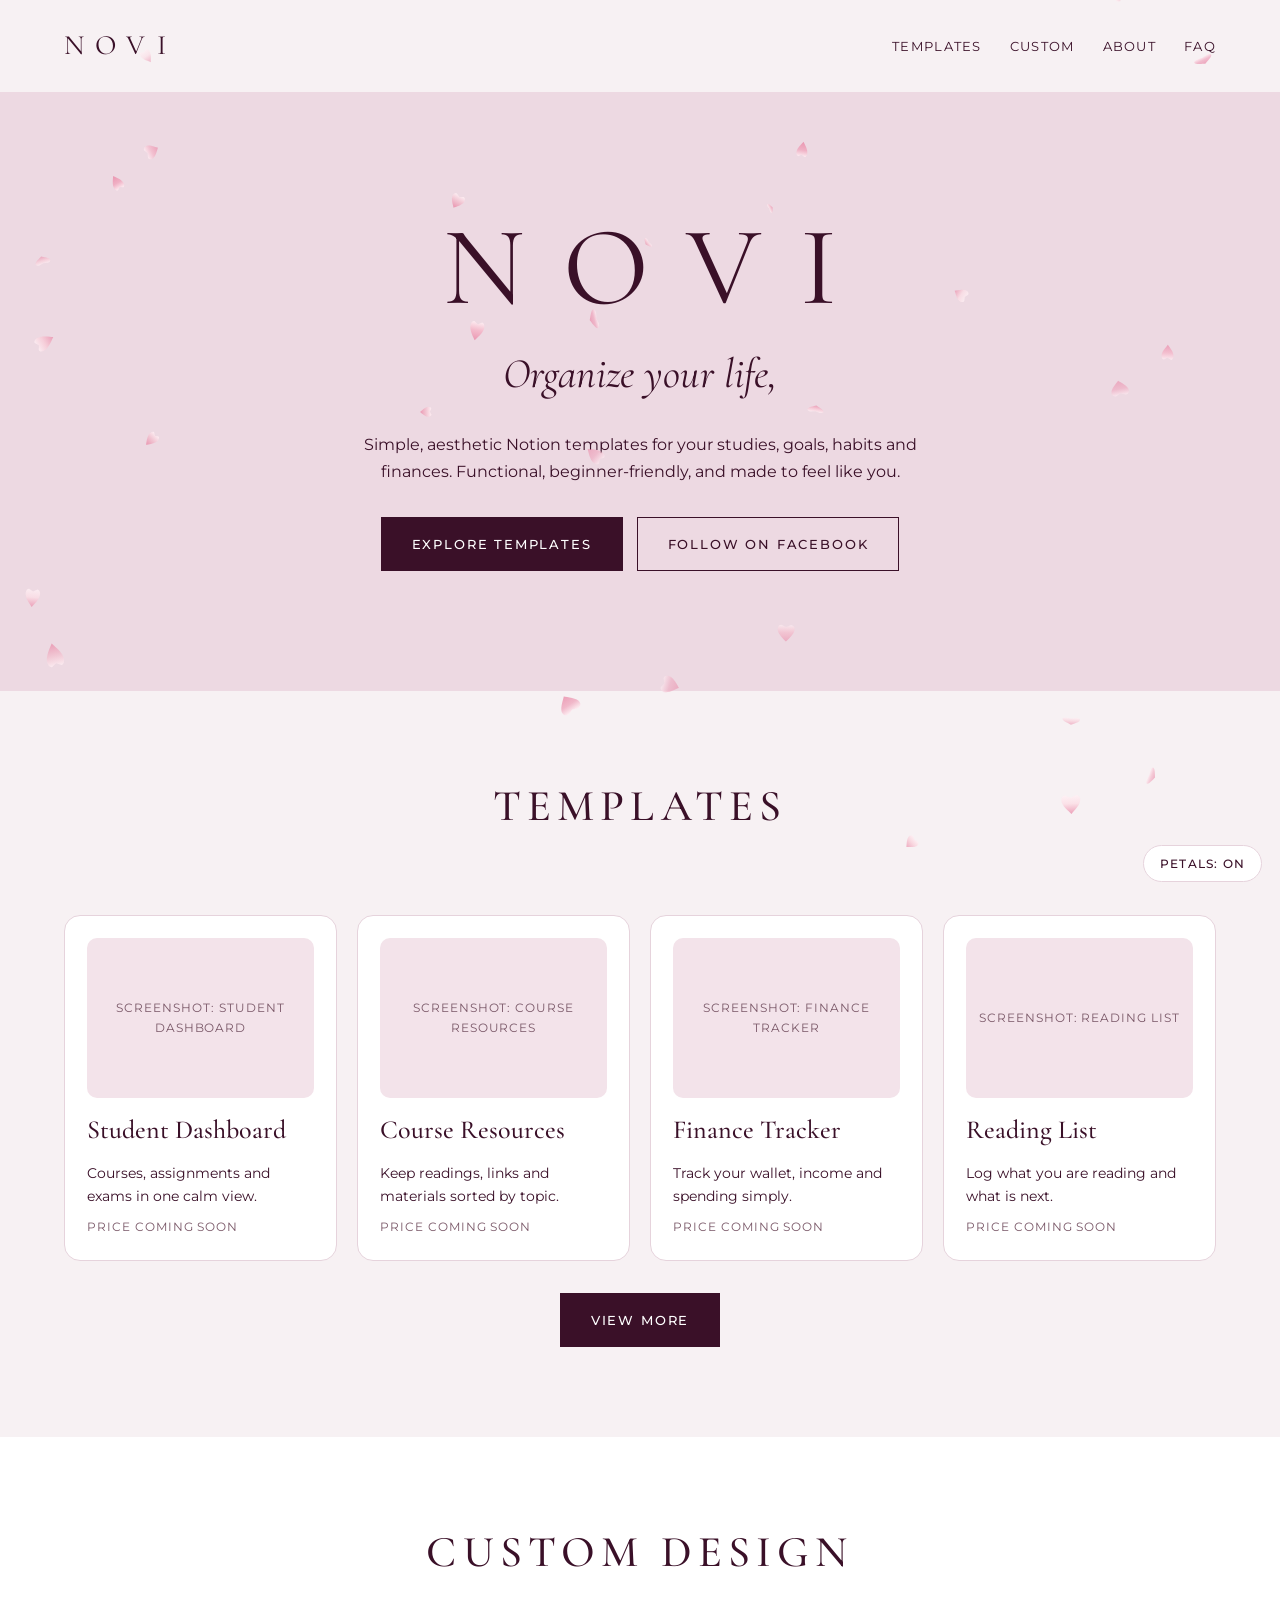
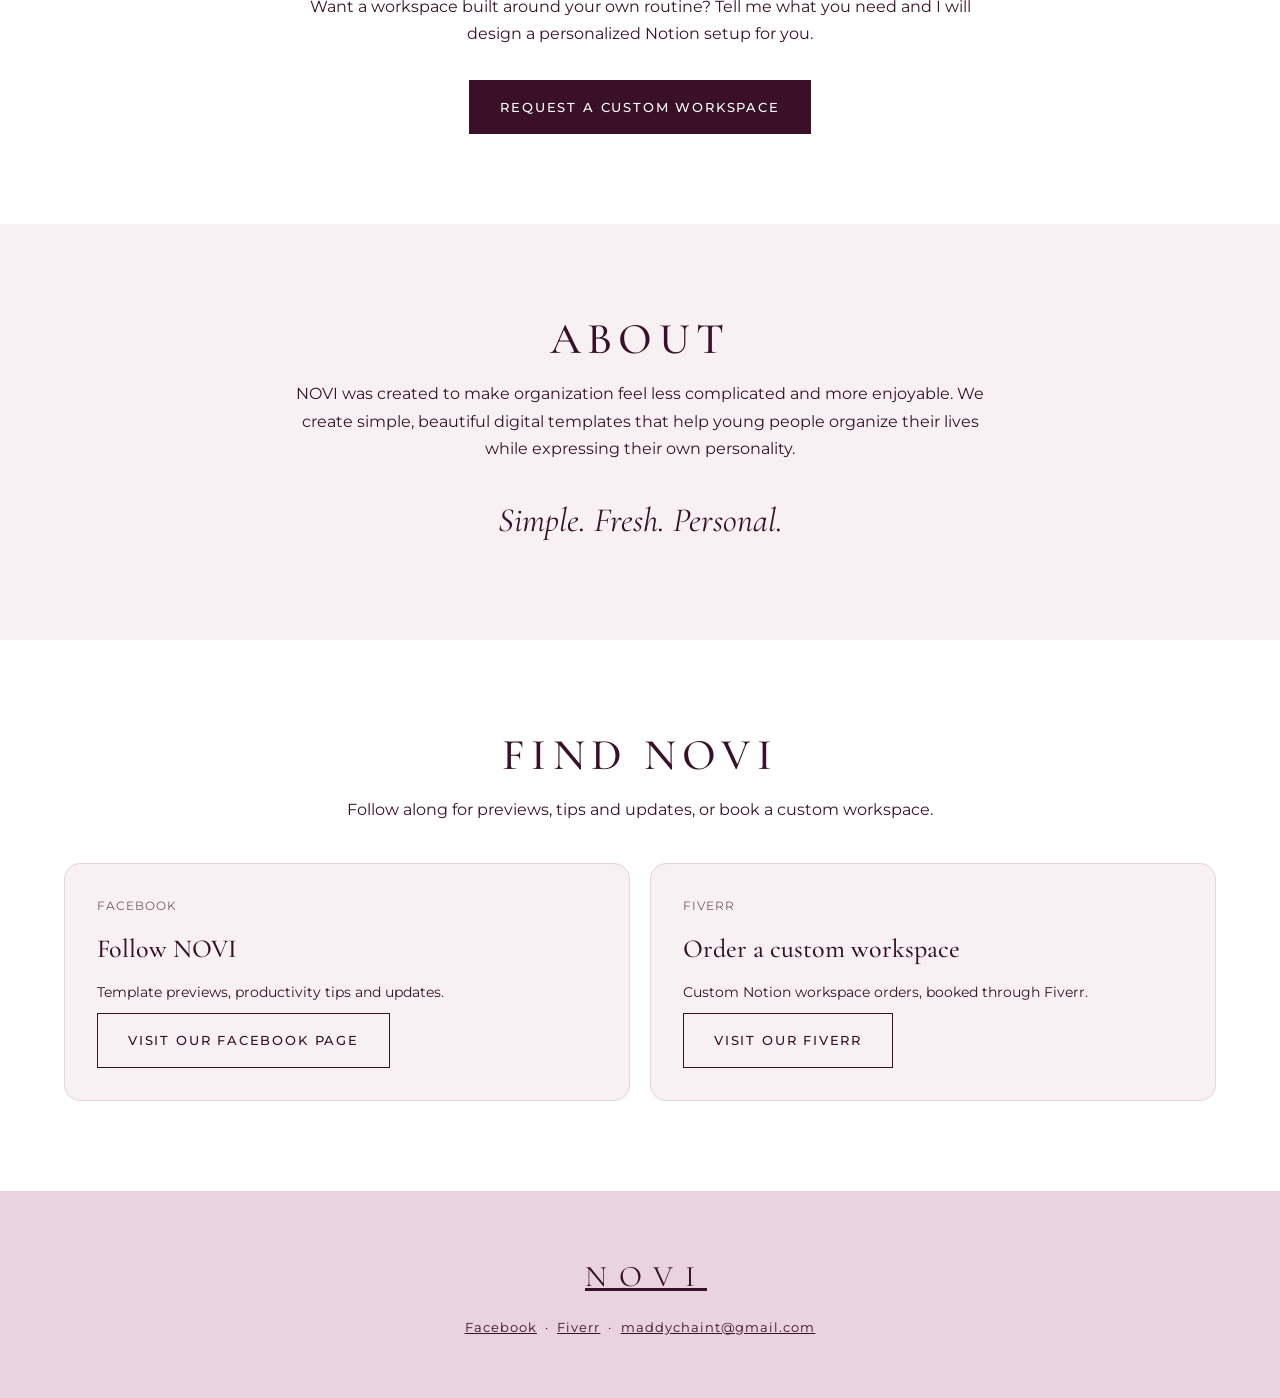
==== commit 4f7a2d9d: "Add files via upload" ====
--- a/index.html
+++ b/index.html
@@ -54,8 +54,14 @@
 return{x:x===undefined?Math.random()*W:x,y:y===undefined?Math.random()*H:y,s:s,c:cols[Math.random()*cols.length|0],a:.55+Math.random()*.35,rot:Math.random()*6.28,vr:(Math.random()-.5)*.03,vy:vy,base:vy,vx:(Math.random()-.5)*.4,t:Math.random()*10,tf:.6+Math.random()*1.2,burst:!!burst};}
 for(var i=0;i<(innerWidth<700?16:30);i++)ps.push(mk());
 function draw(p){var s=p.s;ctx.save();ctx.translate(p.x,p.y);ctx.rotate(p.rot);ctx.scale(1,Math.max(.3,Math.abs(Math.cos(p.t*p.tf))));
-ctx.globalAlpha=p.a;ctx.fillStyle=p.c;ctx.beginPath();ctx.moveTo(0,-s*.6);
-ctx.bezierCurveTo(s*.5,-s*1.1,s*.9,-s*.2,0,s);ctx.bezierCurveTo(-s*.9,-s*.2,-s*.5,-s*1.1,0,-s*.6);ctx.fill();ctx.restore();}
+ctx.globalAlpha=p.a;var g=ctx.createLinearGradient(0,s,0,-s);g.addColorStop(0,'#E98AA8');g.addColorStop(.55,p.c);g.addColorStop(1,'#FFF1F5');ctx.fillStyle=g;
+ctx.beginPath();ctx.moveTo(0,s*.95);
+ctx.bezierCurveTo(s*.14,s*.7,s*.74,s*.05,s*.7,-s*.55);
+ctx.bezierCurveTo(s*.67,-s*.78,s*.6,-s*.95,s*.4,-s*.97);
+ctx.lineTo(0,-s*.72);ctx.lineTo(-s*.4,-s*.97);
+ctx.bezierCurveTo(-s*.6,-s*.95,-s*.67,-s*.78,-s*.7,-s*.55);
+ctx.bezierCurveTo(-s*.74,s*.05,-s*.14,s*.7,0,s*.95);
+ctx.closePath();ctx.fill();ctx.restore();}
 function step(){if(!on)return;ctx.clearRect(0,0,W,H);boost*=.92;
 for(var i=ps.length-1;i>=0;i--){var p=ps[i];p.t+=.02;
 var dx=p.x-mx,dy=p.y-my,d=Math.sqrt(dx*dx+dy*dy);
@@ -75,4 +81,4 @@
 document.body.appendChild(tg);
 })();
 </script>
-</body></html>
+</body></html>
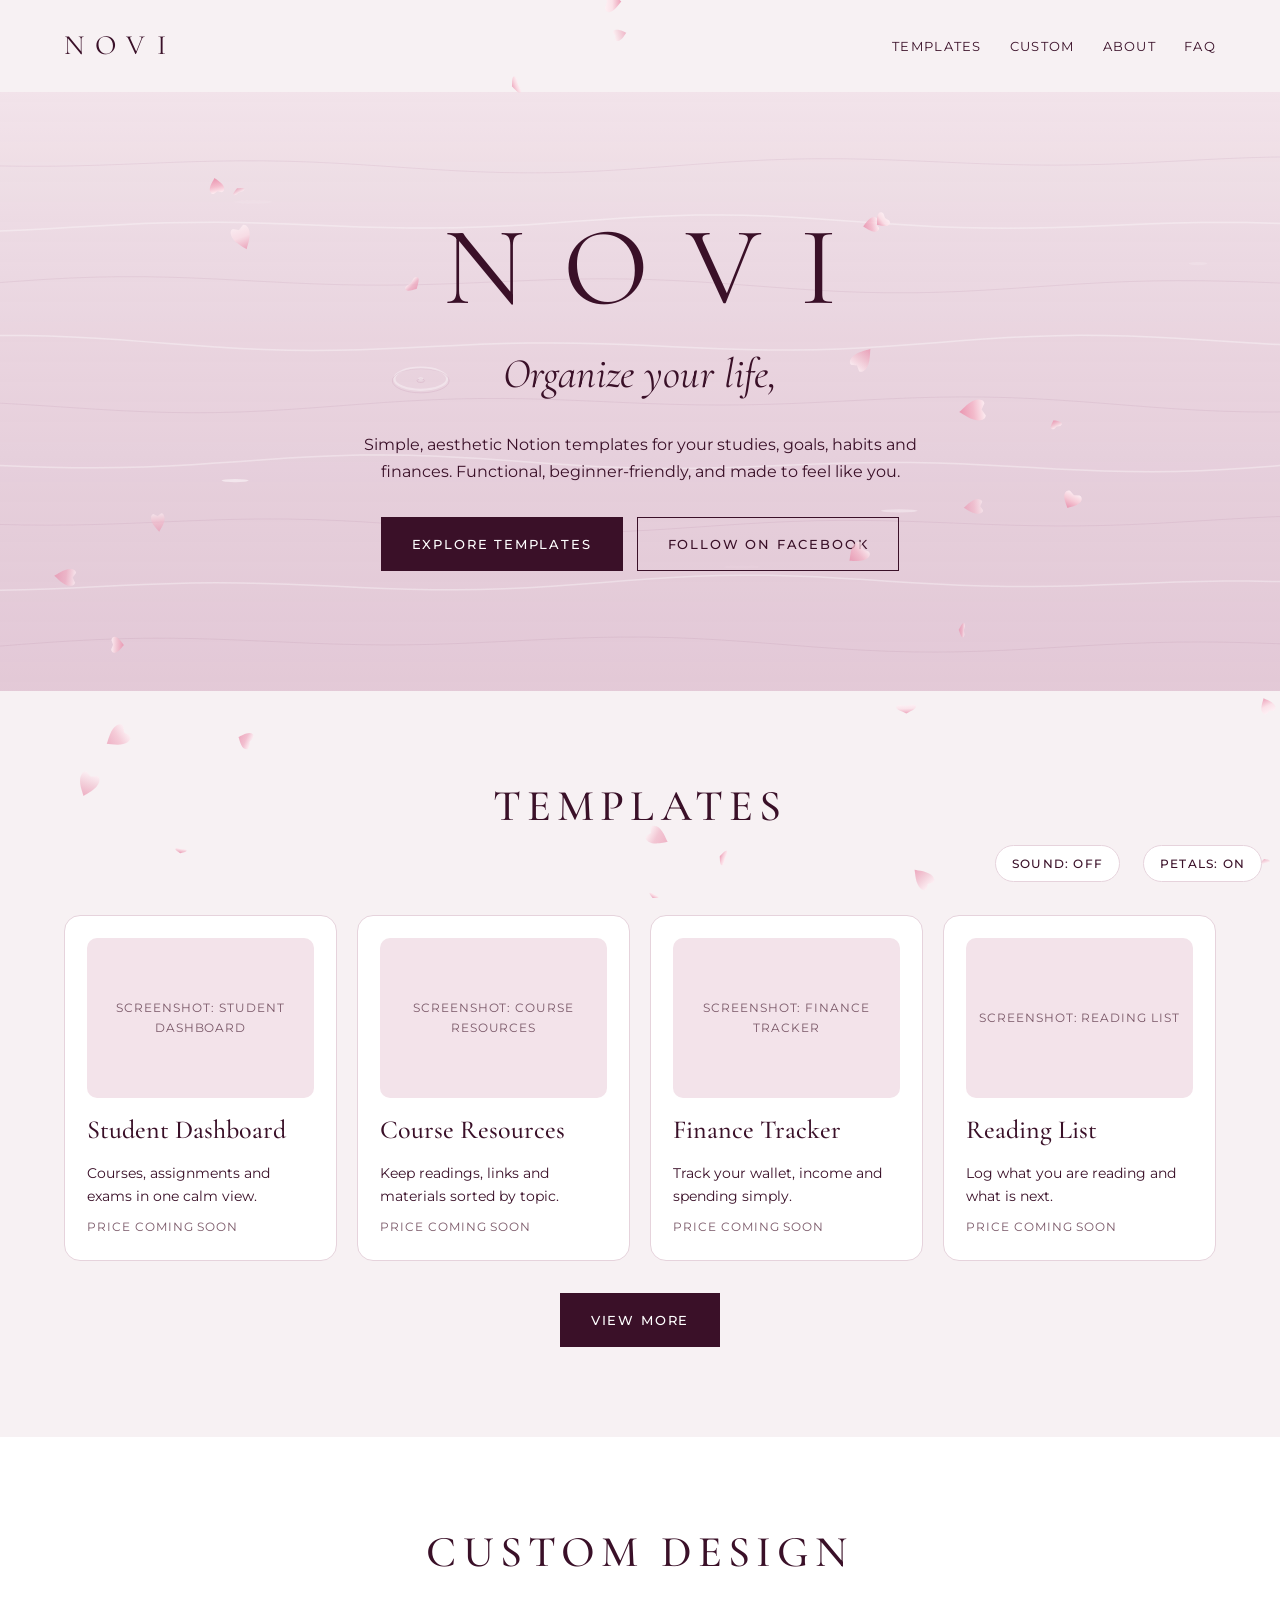
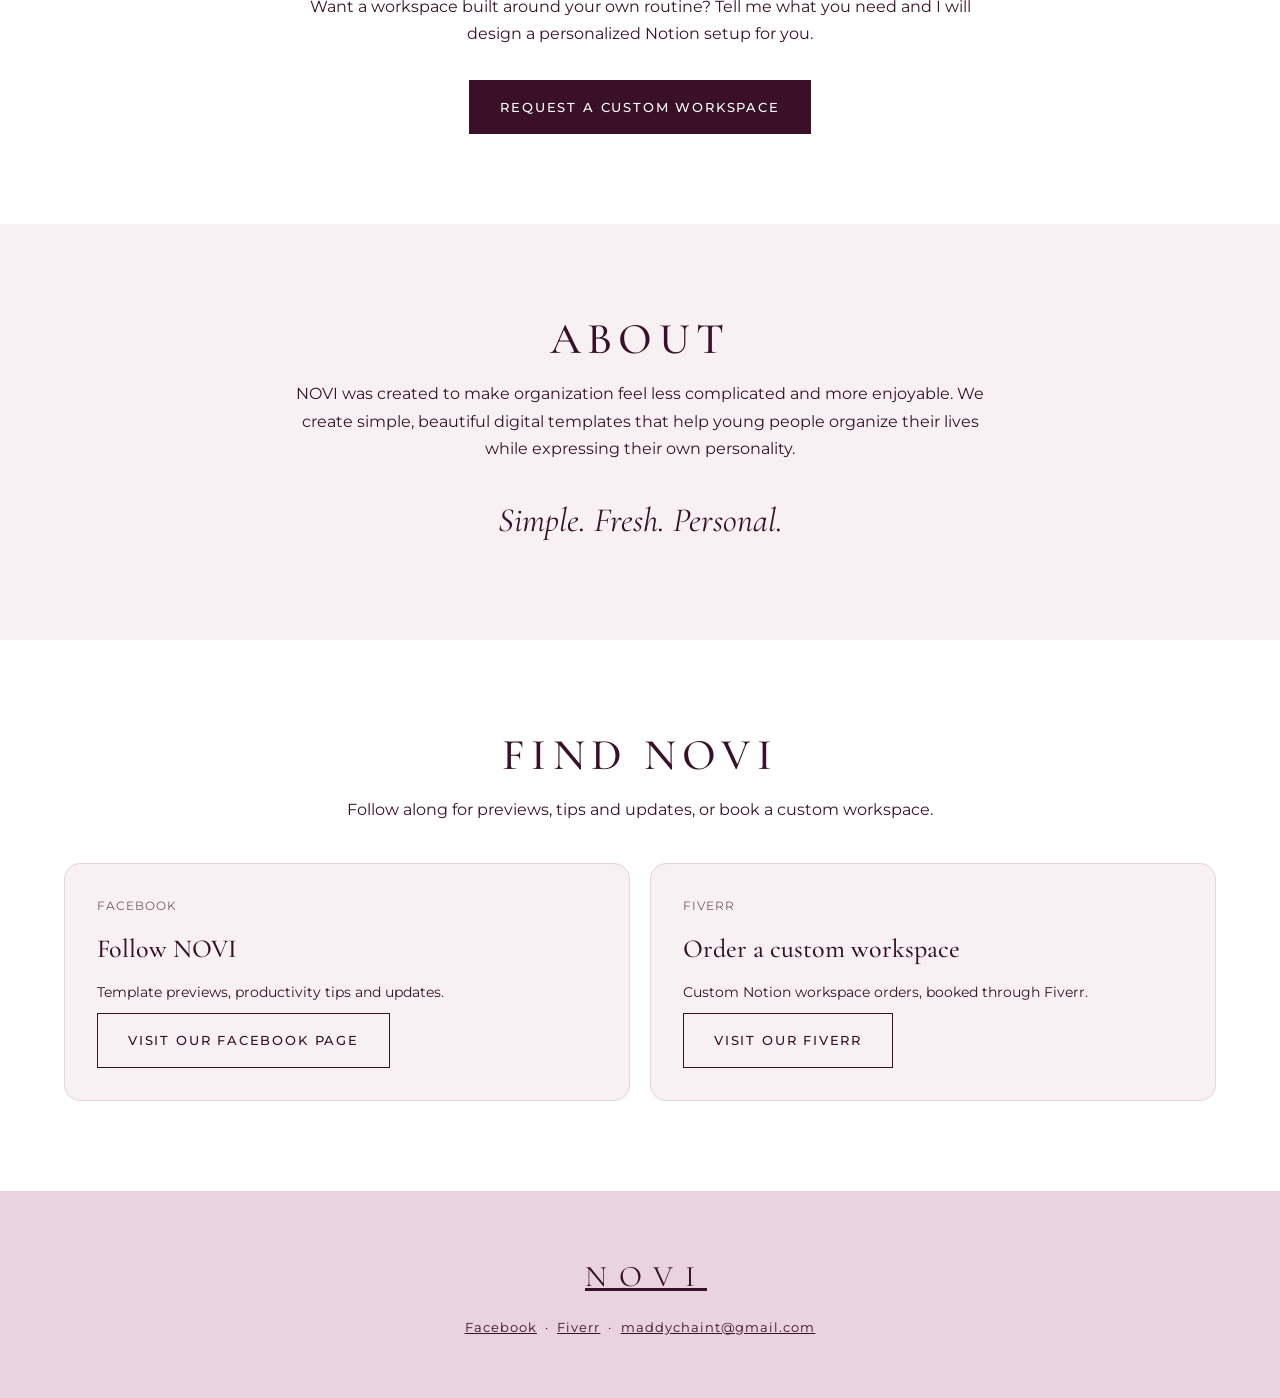
==== commit 8154e6ea: "Add files via upload" ====
--- a/index.html
+++ b/index.html
@@ -4,21 +4,7 @@
 <link rel="icon" href="data:image/svg+xml,%3Csvg xmlns='http://www.w3.org/2000/svg' viewBox='0 0 100 100'%3E%3Ctext y='.9em' font-size='90'%3E%F0%9F%8C%B7%3C/text%3E%3C/svg%3E">
 <link rel="preconnect" href="https://fonts.googleapis.com"><link rel="preconnect" href="https://fonts.gstatic.com" crossorigin>
 <link href="https://fonts.googleapis.com/css2?family=Cormorant+Garamond:ital,wght@0,400;0,500;1,400&family=Montserrat:wght@400;500;600&display=swap" rel="stylesheet">
-<link rel="stylesheet" href="style.css"><style>.find .card{background:var(--blush)}
-#petals{position:fixed;inset:0;width:100%;height:100%;pointer-events:none;z-index:50}
-.pt-toggle{position:fixed;right:18px;bottom:18px;z-index:60;font:500 12px Montserrat,sans-serif;letter-spacing:.1em;text-transform:uppercase;background:#fff;color:var(--plum);border:1px solid var(--line);border-radius:999px;padding:10px 16px;cursor:pointer}
-.pt-toggle:hover{background:var(--blush)}
-.pt-toggle:focus-visible{outline:2px solid var(--plum);outline-offset:2px}
-.reveal{opacity:0;transform:translateY(24px);transition:opacity .8s ease,transform .8s ease}
-.reveal.in{opacity:1;transform:none}
-.reveal.in.done{transition:transform .3s ease,box-shadow .3s ease,opacity .3s ease}
-.card{transition:transform .3s ease,box-shadow .3s ease}
-.card:hover,.card.reveal.in:hover{transform:translateY(-6px);box-shadow:0 14px 30px rgba(58,16,40,.10)}
-.btn{transition:transform .2s ease,opacity .2s ease}
-.btn:hover{transform:translateY(-2px);opacity:1}
-.card .shot img{transition:transform .5s ease}.card:hover .shot img{transform:scale(1.04)}
-@media(prefers-reduced-motion:reduce){#petals,.pt-toggle{display:none}}
-</style>
+<link rel="stylesheet" href="style.css"><style>.find .card{background:var(--blush)}</style>
 </head><body>
 <nav><div class="wrap"><a class="logo" href="index.html">NOVI</a><div class="links"><a href="templates.html">Templates</a><a href="custom.html">Custom</a><a href="about.html">About</a><a href="faq.html">FAQ</a></div></div></nav>
 
@@ -31,54 +17,6 @@
 <div class="grid g2"><div class="card" style="padding:32px"><span class="price">Facebook</span><h3>Follow NOVI</h3><p>Template previews, productivity tips and updates.</p><div><a class="btn alt" href="https://www.facebook.com/profile.php?id=61594375498260" target="_blank" rel="noopener">Visit our Facebook page</a></div></div>
 <div class="card" style="padding:32px"><span class="price">Fiverr</span><h3>Order a custom workspace</h3><p>Custom Notion workspace orders, booked through Fiverr.</p><div><a class="btn alt" href="https://www.fiverr.com/s/L332r8p" target="_blank" rel="noopener">Visit our Fiverr</a></div></div></div></div></section>
 <footer><a class="logo" href="index.html">NOVI</a><p><a href="https://www.facebook.com/profile.php?id=61594375498260" target="_blank" rel="noopener">Facebook</a> &nbsp;·&nbsp; <a href="https://www.fiverr.com/s/L332r8p" target="_blank" rel="noopener">Fiverr</a> &nbsp;·&nbsp; <a href="mailto:maddychaint@gmail.com">maddychaint@gmail.com</a></p></footer>
-<script>
-(function(){
-if(window.matchMedia('(prefers-reduced-motion: reduce)').matches)return;
-/* scroll reveal */
-if('IntersectionObserver' in window){
-var els=document.querySelectorAll('.hero .big,.hero .tag,.hero .tag+p,.btns,section h2,section .sub,.grid>.card,section .narrow>p');
-var io=new IntersectionObserver(function(en){en.forEach(function(e){if(e.isIntersecting){e.target.classList.add('in');io.unobserve(e.target);}});},{threshold:.15,rootMargin:'0px 0px -8% 0px'});
-els.forEach(function(el,i){el.classList.add('reveal');
-if(el.parentElement.classList.contains('grid')){el.style.transitionDelay=(Array.prototype.indexOf.call(el.parentElement.children,el)%4)*90+'ms';}
-else if(el.closest('.hero')){el.style.transitionDelay=(i%4)*120+'ms';}
-el.addEventListener('transitionend',function(){el.style.transitionDelay='';el.classList.add('done');},{once:true});
-io.observe(el);});
-}
-/* sakura petals */
-var cv=document.createElement('canvas');cv.id='petals';cv.setAttribute('aria-hidden','true');document.body.appendChild(cv);
-var ctx=cv.getContext('2d'),W,H,dpr=Math.min(window.devicePixelRatio||1,2);
-function size(){W=innerWidth;H=innerHeight;cv.width=W*dpr;cv.height=H*dpr;ctx.setTransform(dpr,0,0,dpr,0,0);}
-size();addEventListener('resize',size);
-var cols=['#F4B6C8','#F8CAD6','#EFA9BF','#FBDDE5','#F2C2D0'],ps=[],mx=-999,my=-999,boost=0,lastY=scrollY,on=true;
-function mk(x,y,burst){var s=7+Math.random()*8,vy=.5+Math.random()*.8;
-return{x:x===undefined?Math.random()*W:x,y:y===undefined?Math.random()*H:y,s:s,c:cols[Math.random()*cols.length|0],a:.55+Math.random()*.35,rot:Math.random()*6.28,vr:(Math.random()-.5)*.03,vy:vy,base:vy,vx:(Math.random()-.5)*.4,t:Math.random()*10,tf:.6+Math.random()*1.2,burst:!!burst};}
-for(var i=0;i<(innerWidth<700?16:30);i++)ps.push(mk());
-function draw(p){var s=p.s;ctx.save();ctx.translate(p.x,p.y);ctx.rotate(p.rot);ctx.scale(1,Math.max(.3,Math.abs(Math.cos(p.t*p.tf))));
-ctx.globalAlpha=p.a;var g=ctx.createLinearGradient(0,s,0,-s);g.addColorStop(0,'#E98AA8');g.addColorStop(.55,p.c);g.addColorStop(1,'#FFF1F5');ctx.fillStyle=g;
-ctx.beginPath();ctx.moveTo(0,s*.95);
-ctx.bezierCurveTo(s*.14,s*.7,s*.74,s*.05,s*.7,-s*.55);
-ctx.bezierCurveTo(s*.67,-s*.78,s*.6,-s*.95,s*.4,-s*.97);
-ctx.lineTo(0,-s*.72);ctx.lineTo(-s*.4,-s*.97);
-ctx.bezierCurveTo(-s*.6,-s*.95,-s*.67,-s*.78,-s*.7,-s*.55);
-ctx.bezierCurveTo(-s*.74,s*.05,-s*.14,s*.7,0,s*.95);
-ctx.closePath();ctx.fill();ctx.restore();}
-function step(){if(!on)return;ctx.clearRect(0,0,W,H);boost*=.92;
-for(var i=ps.length-1;i>=0;i--){var p=ps[i];p.t+=.02;
-var dx=p.x-mx,dy=p.y-my,d=Math.sqrt(dx*dx+dy*dy);
-if(d<130&&d>0){var f=(130-d)/130;p.vx+=dx/d*f*.9;p.vy+=dy/d*f*.5;}
-p.vx*=.985;p.vy+=(p.base-p.vy)*.03;
-p.x+=p.vx+Math.sin(p.t*p.tf)*.5;p.y+=p.vy+boost*.06;p.rot+=p.vr;draw(p);
-if(p.y>H+20||p.y<-80||p.x<-40||p.x>W+40){if(p.burst){ps.splice(i,1);}else{p.y=-20;p.x=Math.random()*W;p.vx=(Math.random()-.5)*.4;p.vy=p.base;}}}
-requestAnimationFrame(step);}
-step();
-addEventListener('pointermove',function(e){mx=e.clientX;my=e.clientY;});
-document.addEventListener('pointerleave',function(){mx=my=-999;});
-addEventListener('scroll',function(){boost=Math.min(boost+Math.abs(scrollY-lastY),60);lastY=scrollY;},{passive:true});
-addEventListener('pointerdown',function(e){if(!on||ps.length>140||e.target.closest('a,button,summary,input,textarea'))return;
-for(var k=0;k<10;k++){var p=mk(e.clientX,e.clientY,true),a=Math.random()*6.28,sp=2+Math.random()*3;p.vx=Math.cos(a)*sp;p.vy=Math.sin(a)*sp-1.5;p.base=.8+Math.random()*.6;ps.push(p);}});
-var tg=document.createElement('button');tg.className='pt-toggle';tg.type='button';tg.setAttribute('aria-pressed','true');tg.textContent='Petals: on';
-tg.addEventListener('click',function(){on=!on;tg.setAttribute('aria-pressed',on);tg.textContent='Petals: '+(on?'on':'off');if(on){step();}else{ctx.clearRect(0,0,W,H);}});
-document.body.appendChild(tg);
-})();
-</script>
+<script src="motion.js" defer></script>
+<script src="pond.js" defer></script>
 </body></html>
--- a/style.css
+++ b/style.css
@@ -51,3 +51,20 @@
 
 .hero .big,.hero .tag{max-width:none;margin-left:auto;margin-right:auto}
 section.wrap{padding-top:90px;padding-bottom:90px}
+
+#petals{position:fixed;inset:0;width:100%;height:100%;pointer-events:none;z-index:50}
+.pt-toggle{position:fixed;right:18px;bottom:18px;z-index:60;font:500 12px Montserrat,sans-serif;letter-spacing:.1em;text-transform:uppercase;background:#fff;color:var(--plum);border:1px solid var(--line);border-radius:999px;padding:10px 16px;cursor:pointer}
+.pt-toggle:hover{background:var(--blush)}
+.pt-toggle:focus-visible{outline:2px solid var(--plum);outline-offset:2px}
+.reveal{opacity:0;transform:translateY(24px);transition:opacity .8s ease,transform .8s ease}
+.reveal.in{opacity:1;transform:none}
+.reveal.in.done{transition:transform .3s ease,box-shadow .3s ease,opacity .3s ease}
+.card,.step,.tile{transition:transform .3s ease,box-shadow .3s ease}
+.card:hover,.card.reveal.in:hover,.step:hover,.step.reveal.in:hover{transform:translateY(-6px);box-shadow:0 14px 30px rgba(58,16,40,.10)}
+.btn{transition:transform .2s ease,opacity .2s ease}
+.btn:hover{transform:translateY(-2px);opacity:1}
+.card .shot img{transition:transform .5s ease}.card:hover .shot img{transform:scale(1.04)}
+.hero{position:relative;overflow:hidden}
+#pond{position:absolute;inset:0;width:100%;height:100%;pointer-events:none;z-index:0}
+.hero>:not(#pond){position:relative;z-index:1}
+@media(prefers-reduced-motion:reduce){#petals,.pt-toggle{display:none}}
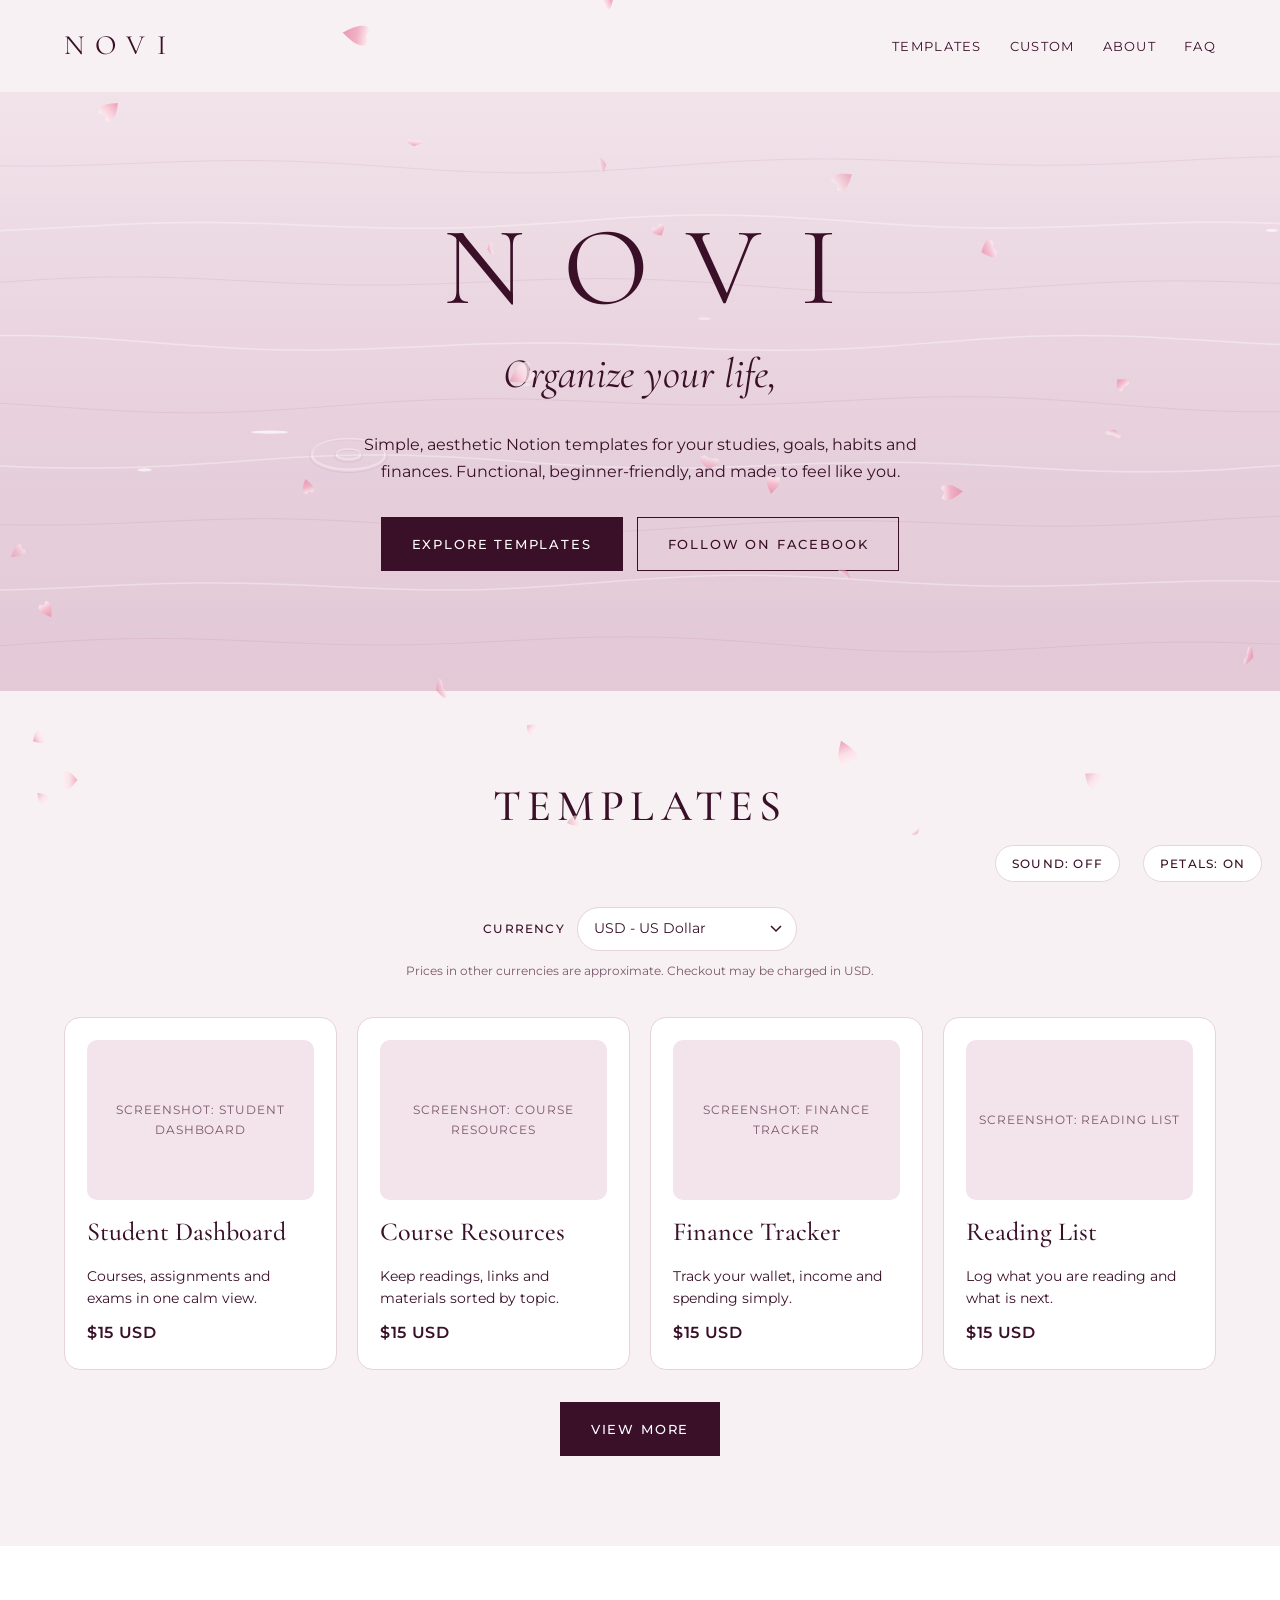
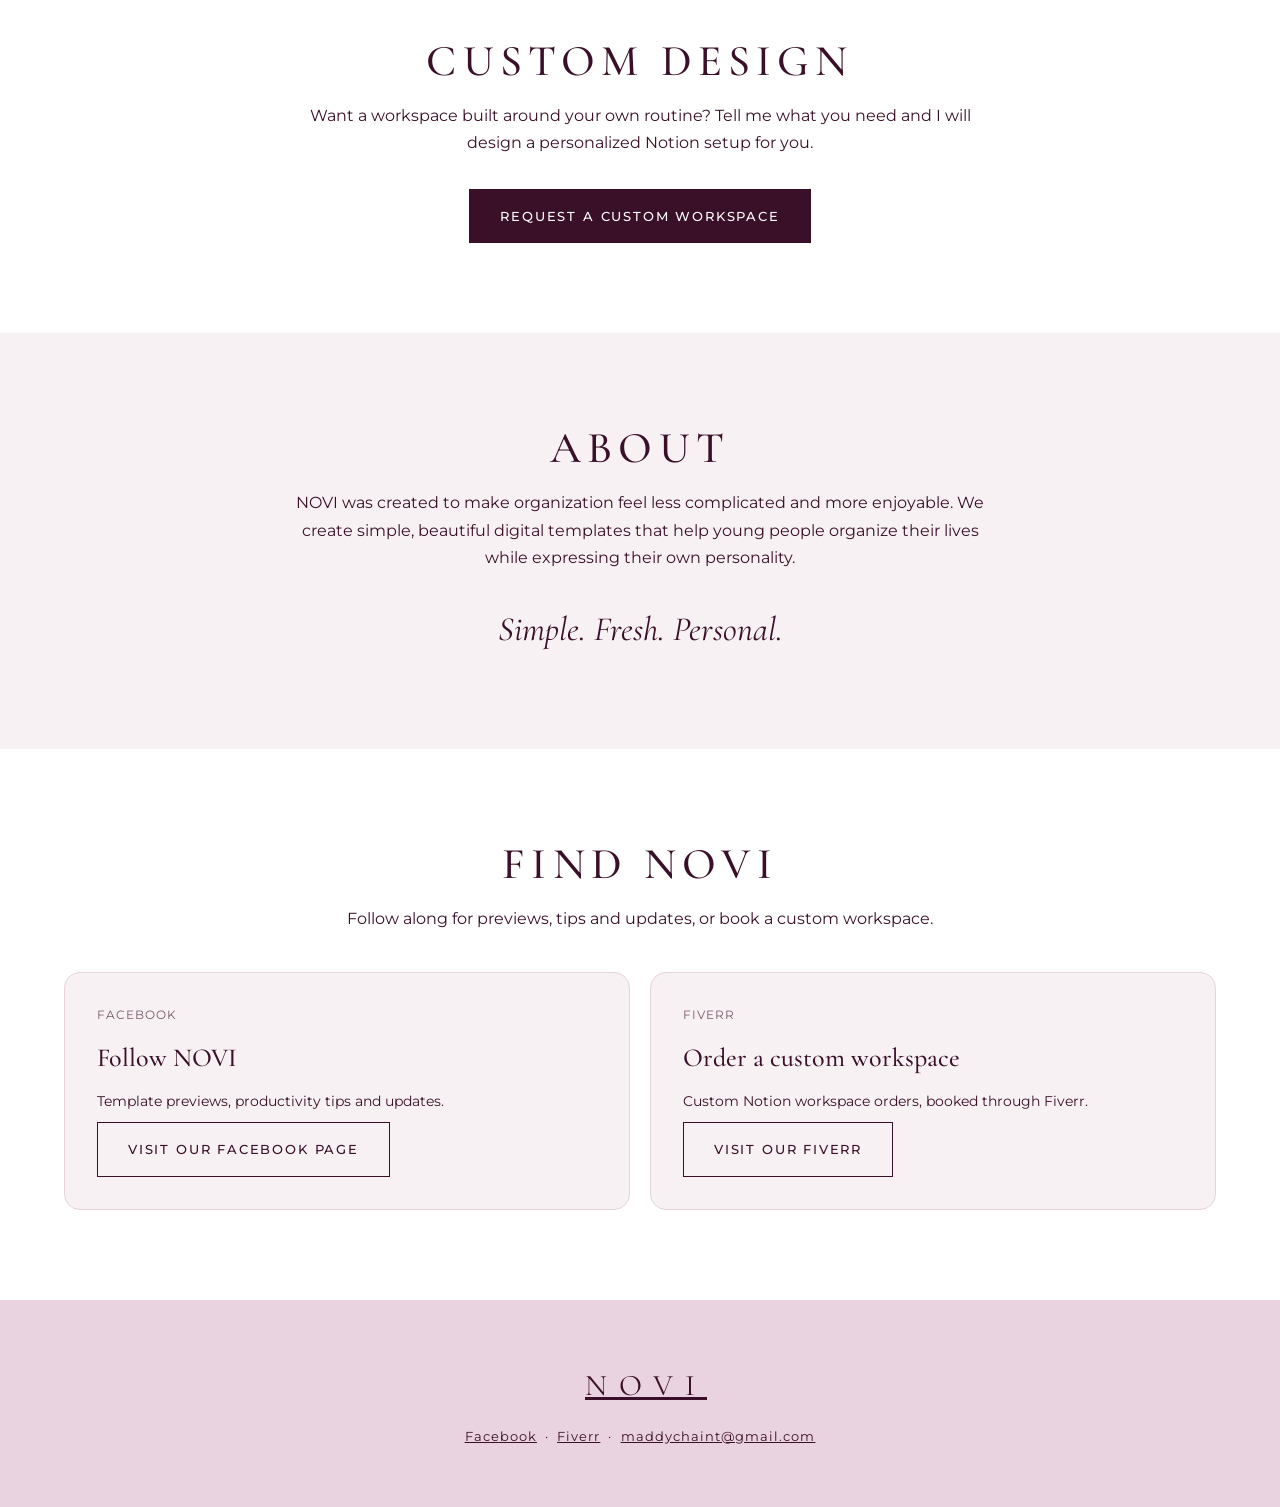
==== commit 225b6b81: "Add files via upload" ====
--- a/index.html
+++ b/index.html
@@ -10,13 +10,14 @@
 
 <header class="band hero"><p class="big">NOVI</p><p class="tag">Organize your life,</p><p>Simple, aesthetic Notion templates for your studies, goals, habits and finances. Functional, beginner-friendly, and made to feel like you.</p>
 <div class="btns"><a class="btn" href="templates.html">Explore templates</a><a class="btn alt" href="https://www.facebook.com/profile.php?id=61594375498260" target="_blank" rel="noopener">Follow on Facebook</a></div></header>
-<section class="wrap"><h2 style="text-align:center">Templates</h2><p class="sub">Ready-made Notion templates. Launching soon.</p><div class="grid g4"><div class="card"><div class="shot"><img src="images/student-dashboard.png" alt="Student Dashboard template preview" onerror="this.remove()">Screenshot: Student Dashboard</div><h3>Student Dashboard</h3><p>Courses, assignments and exams in one calm view.</p><div class="price">Price coming soon</div></div><div class="card"><div class="shot"><img src="images/course-resources.png" alt="Course Resources template preview" onerror="this.remove()">Screenshot: Course Resources</div><h3>Course Resources</h3><p>Keep readings, links and materials sorted by topic.</p><div class="price">Price coming soon</div></div><div class="card"><div class="shot"><img src="images/finance-tracker.png" alt="Finance Tracker template preview" onerror="this.remove()">Screenshot: Finance Tracker</div><h3>Finance Tracker</h3><p>Track your wallet, income and spending simply.</p><div class="price">Price coming soon</div></div><div class="card"><div class="shot"><img src="images/reading-list.png" alt="Reading List template preview" onerror="this.remove()">Screenshot: Reading List</div><h3>Reading List</h3><p>Log what you are reading and what is next.</p><div class="price">Price coming soon</div></div></div><div class="btns"><a class="btn" href="templates.html">View more</a></div></section>
+<section class="wrap"><h2 style="text-align:center">Templates</h2><p class="sub">Ready-made Notion templates. Launching soon.</p><div id="cur-slot"></div><div class="grid g4"><div class="card"><div class="shot"><img src="images/student-dashboard.png" alt="Student Dashboard template preview" onerror="this.remove()">Screenshot: Student Dashboard</div><h3>Student Dashboard</h3><p>Courses, assignments and exams in one calm view.</p><div class="price" data-price="15">$15 USD</div></div><div class="card"><div class="shot"><img src="images/course-resources.png" alt="Course Resources template preview" onerror="this.remove()">Screenshot: Course Resources</div><h3>Course Resources</h3><p>Keep readings, links and materials sorted by topic.</p><div class="price" data-price="15">$15 USD</div></div><div class="card"><div class="shot"><img src="images/finance-tracker.png" alt="Finance Tracker template preview" onerror="this.remove()">Screenshot: Finance Tracker</div><h3>Finance Tracker</h3><p>Track your wallet, income and spending simply.</p><div class="price" data-price="15">$15 USD</div></div><div class="card"><div class="shot"><img src="images/reading-list.png" alt="Reading List template preview" onerror="this.remove()">Screenshot: Reading List</div><h3>Reading List</h3><p>Log what you are reading and what is next.</p><div class="price" data-price="15">$15 USD</div></div></div><div class="btns"><a class="btn" href="templates.html">View more</a></div></section>
 <section class="white"><div class="wrap narrow"><h2>Custom Design</h2><p>Want a workspace built around your own routine? Tell me what you need and I will design a personalized Notion setup for you.</p><div class="btns"><a class="btn" href="mailto:maddychaint@gmail.com?subject=NOVI%20custom%20workspace">Request a custom workspace</a></div></div></section>
 <section><div class="wrap narrow"><h2>About</h2><p>NOVI was created to make organization feel less complicated and more enjoyable. We create simple, beautiful digital templates that help young people organize their lives while expressing their own personality.</p><p class="quote">Simple. Fresh. Personal.</p></div></section>
 <section class="white find"><div class="wrap"><h2 style="text-align:center">Find NOVI</h2><p class="sub">Follow along for previews, tips and updates, or book a custom workspace.</p>
 <div class="grid g2"><div class="card" style="padding:32px"><span class="price">Facebook</span><h3>Follow NOVI</h3><p>Template previews, productivity tips and updates.</p><div><a class="btn alt" href="https://www.facebook.com/profile.php?id=61594375498260" target="_blank" rel="noopener">Visit our Facebook page</a></div></div>
 <div class="card" style="padding:32px"><span class="price">Fiverr</span><h3>Order a custom workspace</h3><p>Custom Notion workspace orders, booked through Fiverr.</p><div><a class="btn alt" href="https://www.fiverr.com/s/L332r8p" target="_blank" rel="noopener">Visit our Fiverr</a></div></div></div></div></section>
 <footer><a class="logo" href="index.html">NOVI</a><p><a href="https://www.facebook.com/profile.php?id=61594375498260" target="_blank" rel="noopener">Facebook</a> &nbsp;·&nbsp; <a href="https://www.fiverr.com/s/L332r8p" target="_blank" rel="noopener">Fiverr</a> &nbsp;·&nbsp; <a href="mailto:maddychaint@gmail.com">maddychaint@gmail.com</a></p></footer>
+<script src="prices.js" defer></script>
 <script src="motion.js" defer></script>
 <script src="pond.js" defer></script>
 </body></html>
--- a/style.css
+++ b/style.css
@@ -68,3 +68,10 @@
 #pond{position:absolute;inset:0;width:100%;height:100%;pointer-events:none;z-index:0}
 .hero>:not(#pond){position:relative;z-index:1}
 @media(prefers-reduced-motion:reduce){#petals,.pt-toggle{display:none}}
+
+.card .price[data-price]{font-size:16px;font-weight:600;letter-spacing:.04em;text-transform:none;color:var(--plum)}
+.cur{display:flex;flex-wrap:wrap;align-items:center;justify-content:center;gap:10px 12px;margin:-8px auto 36px;font-size:13px}
+.cur label{font-weight:500;letter-spacing:.1em;text-transform:uppercase;font-size:12px}
+.cur select{font:inherit;font-size:14px;color:var(--plum);background-color:#fff;border:1px solid var(--line);border-radius:999px;padding:9px 38px 9px 16px;cursor:pointer;-webkit-appearance:none;appearance:none;background-image:url("data:image/svg+xml,%3Csvg xmlns='http://www.w3.org/2000/svg' width='12' height='8' viewBox='0 0 12 8'%3E%3Cpath d='M1 1l5 5 5-5' fill='none' stroke='%233A1028' stroke-width='1.5'/%3E%3C/svg%3E");background-repeat:no-repeat;background-position:right 14px center}
+.cur select:focus-visible{outline:2px solid var(--plum);outline-offset:2px}
+.cur p{flex-basis:100%;text-align:center;margin:0;font-size:12px;color:var(--mute)}
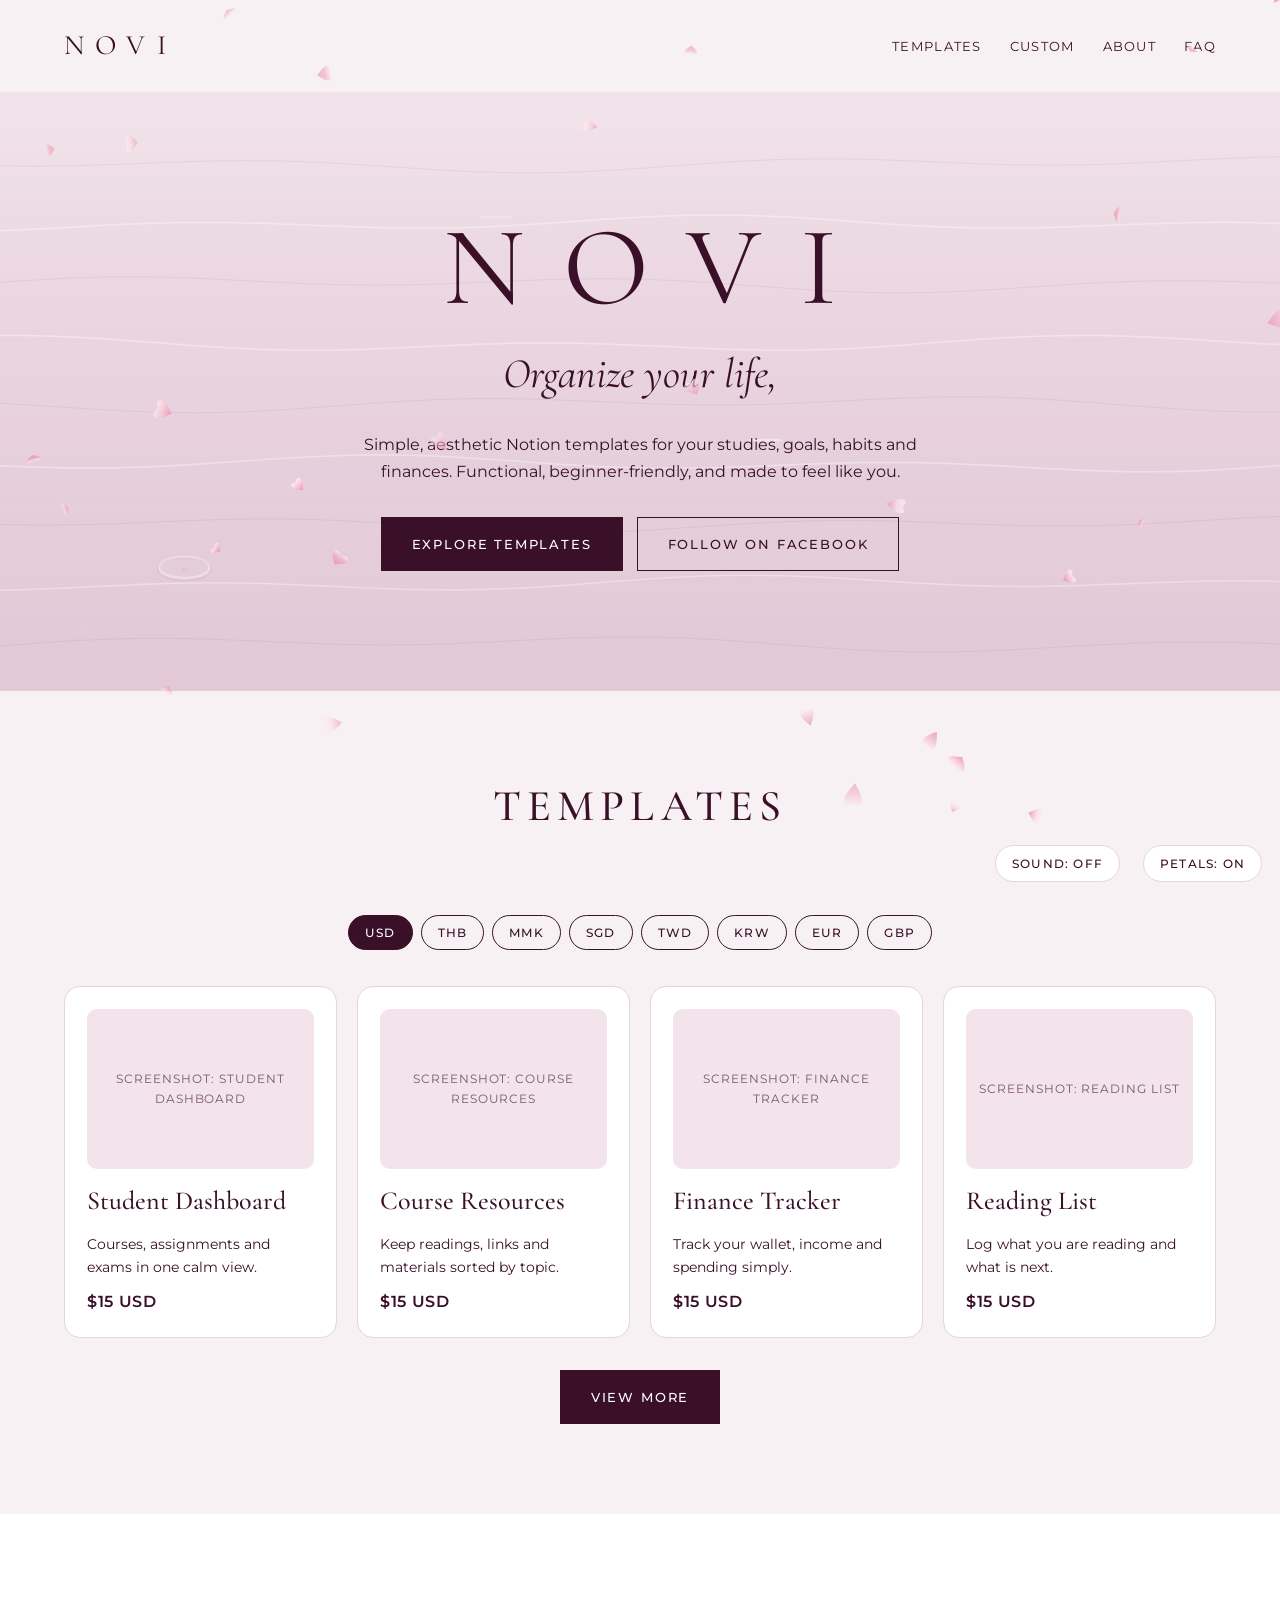
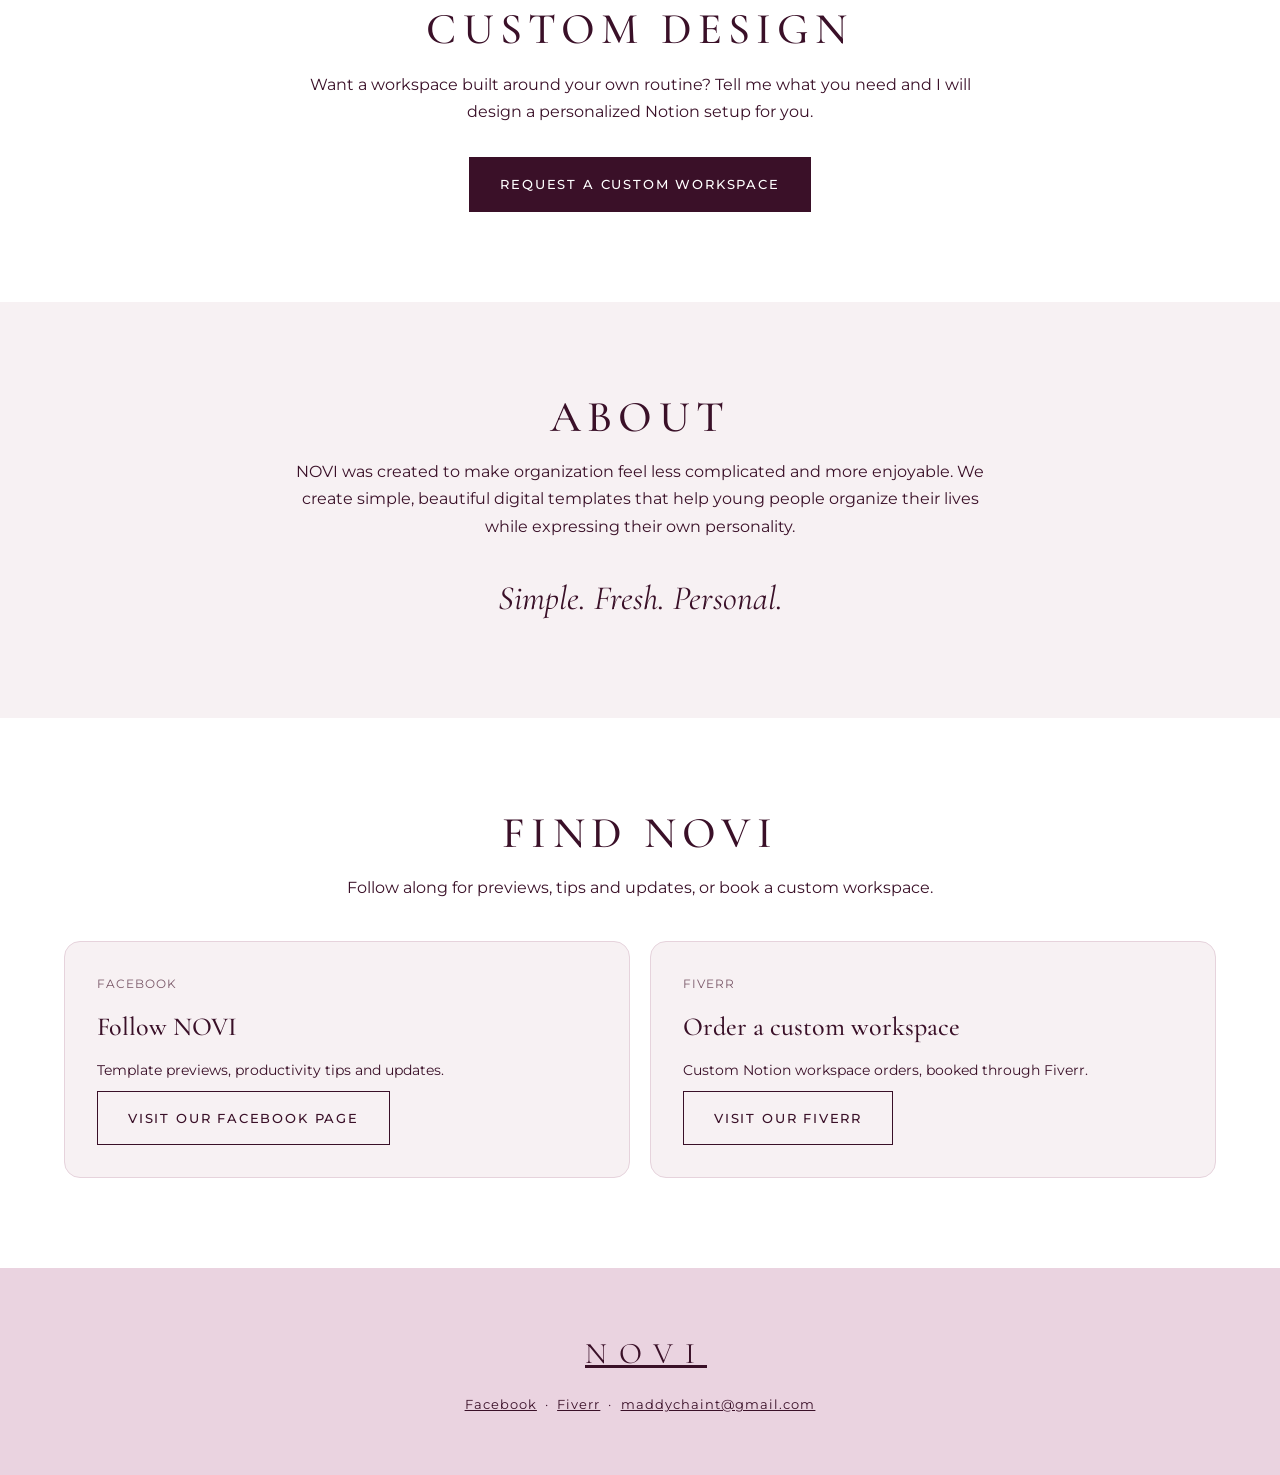
==== commit 82e92a7d: "Update index.html" ====
--- a/index.html
+++ b/index.html
@@ -10,7 +10,7 @@
 
 <header class="band hero"><p class="big">NOVI</p><p class="tag">Organize your life,</p><p>Simple, aesthetic Notion templates for your studies, goals, habits and finances. Functional, beginner-friendly, and made to feel like you.</p>
 <div class="btns"><a class="btn" href="templates.html">Explore templates</a><a class="btn alt" href="https://www.facebook.com/profile.php?id=61594375498260" target="_blank" rel="noopener">Follow on Facebook</a></div></header>
-<section class="wrap"><h2 style="text-align:center">Templates</h2><p class="sub">Ready-made Notion templates. Launching soon.</p><div id="cur-slot"></div><div class="grid g4"><div class="card"><div class="shot"><img src="images/student-dashboard.png" alt="Student Dashboard template preview" onerror="this.remove()">Screenshot: Student Dashboard</div><h3>Student Dashboard</h3><p>Courses, assignments and exams in one calm view.</p><div class="price" data-price="15">$15 USD</div></div><div class="card"><div class="shot"><img src="images/course-resources.png" alt="Course Resources template preview" onerror="this.remove()">Screenshot: Course Resources</div><h3>Course Resources</h3><p>Keep readings, links and materials sorted by topic.</p><div class="price" data-price="15">$15 USD</div></div><div class="card"><div class="shot"><img src="images/finance-tracker.png" alt="Finance Tracker template preview" onerror="this.remove()">Screenshot: Finance Tracker</div><h3>Finance Tracker</h3><p>Track your wallet, income and spending simply.</p><div class="price" data-price="15">$15 USD</div></div><div class="card"><div class="shot"><img src="images/reading-list.png" alt="Reading List template preview" onerror="this.remove()">Screenshot: Reading List</div><h3>Reading List</h3><p>Log what you are reading and what is next.</p><div class="price" data-price="15">$15 USD</div></div></div><div class="btns"><a class="btn" href="templates.html">View more</a></div></section>
+<section class="wrap"><h2 style="text-align:center">Templates</h2><p class="sub">Ready-made Notion templates.</p><div id="cur-slot"></div><div class="grid g4"><div class="card"><div class="shot"><img src="images/student-dashboard.png" alt="Student Dashboard template preview" onerror="this.remove()">Screenshot: Student Dashboard</div><h3>Student Dashboard</h3><p>Courses, assignments and exams in one calm view.</p><div class="price" data-price="15">$15 USD</div></div><div class="card"><div class="shot"><img src="images/course-resources.png" alt="Course Resources template preview" onerror="this.remove()">Screenshot: Course Resources</div><h3>Course Resources</h3><p>Keep readings, links and materials sorted by topic.</p><div class="price" data-price="15">$15 USD</div></div><div class="card"><div class="shot"><img src="images/finance-tracker.png" alt="Finance Tracker template preview" onerror="this.remove()">Screenshot: Finance Tracker</div><h3>Finance Tracker</h3><p>Track your wallet, income and spending simply.</p><div class="price" data-price="15">$15 USD</div></div><div class="card"><div class="shot"><img src="images/reading-list.png" alt="Reading List template preview" onerror="this.remove()">Screenshot: Reading List</div><h3>Reading List</h3><p>Log what you are reading and what is next.</p><div class="price" data-price="15">$15 USD</div></div></div><div class="btns"><a class="btn" href="templates.html">View more</a></div></section>
 <section class="white"><div class="wrap narrow"><h2>Custom Design</h2><p>Want a workspace built around your own routine? Tell me what you need and I will design a personalized Notion setup for you.</p><div class="btns"><a class="btn" href="mailto:maddychaint@gmail.com?subject=NOVI%20custom%20workspace">Request a custom workspace</a></div></div></section>
 <section><div class="wrap narrow"><h2>About</h2><p>NOVI was created to make organization feel less complicated and more enjoyable. We create simple, beautiful digital templates that help young people organize their lives while expressing their own personality.</p><p class="quote">Simple. Fresh. Personal.</p></div></section>
 <section class="white find"><div class="wrap"><h2 style="text-align:center">Find NOVI</h2><p class="sub">Follow along for previews, tips and updates, or book a custom workspace.</p>
@@ -20,4 +20,4 @@
 <script src="prices.js" defer></script>
 <script src="motion.js" defer></script>
 <script src="pond.js" defer></script>
-</body></html>+</body></html>
